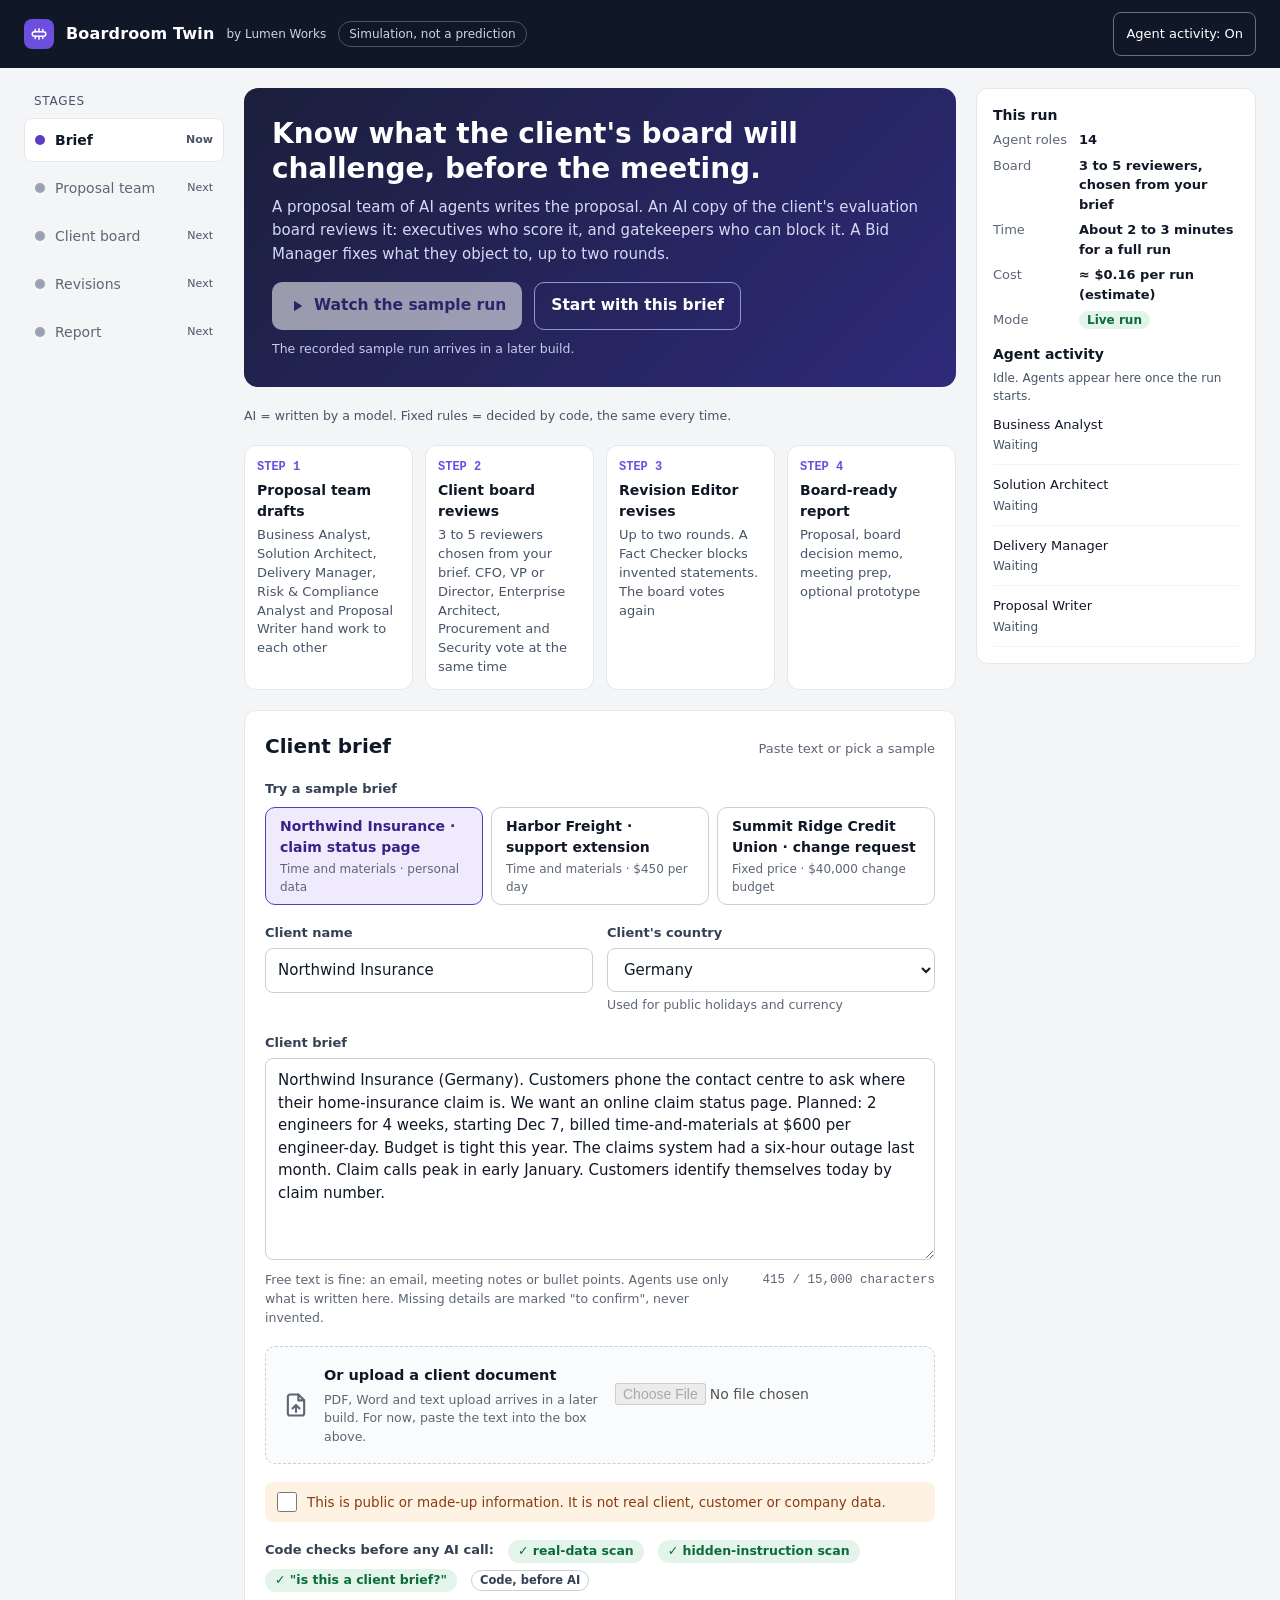
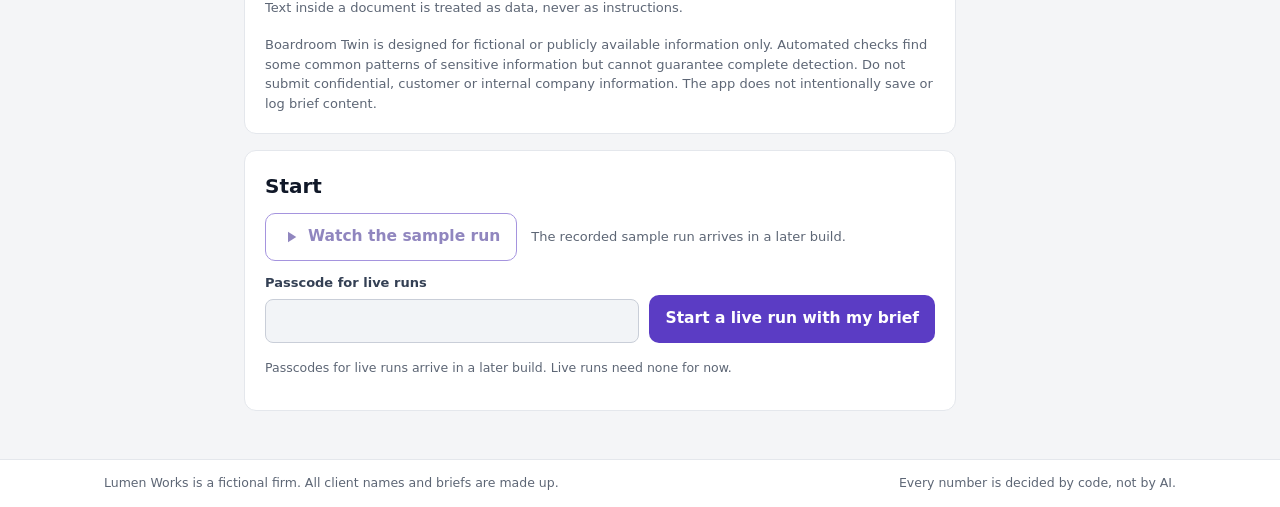
==== static/index.html @ 2f3e1307 "Move the client and decision lists into What to do next under the verdict" ====
<!doctype html>
<html lang="en">
<head>
  <meta charset="utf-8">
  <meta name="viewport" content="width=device-width, initial-scale=1">
  <title>Boardroom Twin</title>
  <link rel="stylesheet" href="/static/css/style.css">
  <script type="module" src="/static/js/app.js"></script>
</head>
<body>
<div class="page">
  <header class="site-header">
    <div class="header-row">
      <span class="logo" aria-hidden="true">
          <svg width="18" height="18" viewBox="0 0 24 24" fill="none" stroke="#FFFFFF" stroke-width="2" stroke-linecap="round" stroke-linejoin="round"><rect x="3" y="9" width="18" height="6" rx="3"></rect><path d="M7 9V6M12 9V5M17 9V6M7 15v3M12 15v4M17 15v3"></path></svg>
        </span>
      <strong class="brand">Boardroom Twin</strong>
      <span class="brand-sub" id="brand-sub">by Lumen Works</span>
      <span class="tagline">Simulation, not a prediction</span>
      <span class="top-chip" id="client-chip" hidden></span>
      <span class="mode-chip" id="mode-chip" hidden></span>
      <span class="top-space"></span>
      <button type="button" class="top-btn" id="activity-toggle" aria-controls="activity-rail" aria-pressed="true">Agent activity: On</button>
    </div>
  </header>

  <div class="shell">
    <nav class="stage-nav" aria-label="Run stages">
      <span class="nav-head">Stages</span>
      <div class="stage-list" id="stage-nav">
        <button type="button" class="step" data-stage="1"><span class="step-dot" aria-hidden="true"></span><span class="step-name">Brief</span><small class="step-state">Next</small></button>
        <button type="button" class="step" data-stage="2"><span class="step-dot" aria-hidden="true"></span><span class="step-name">Proposal team</span><small class="step-state">Next</small></button>
        <button type="button" class="step" data-stage="3"><span class="step-dot" aria-hidden="true"></span><span class="step-name">Client board</span><small class="step-state">Next</small></button>
        <button type="button" class="step" data-stage="4"><span class="step-dot" aria-hidden="true"></span><span class="step-name">Revisions</span><small class="step-state">Next</small></button>
        <button type="button" class="step" data-stage="5"><span class="step-dot" aria-hidden="true"></span><span class="step-name">Report</span><small class="step-state">Next</small></button>
      </div>
    </nav>

    <aside class="activity-rail" id="activity-rail" aria-label="Agent activity">
      <details class="rail-card" id="rail-details" open>
        <summary class="rail-summary"><span class="rail-summary-title">Agent activity</span><span class="rail-chip num" id="rail-chip">Idle</span></summary>
        <div class="rail-body" id="rail-body"></div>
      </details>
    </aside>

    <div class="views">
  <main class="main" id="view-brief">
    <section class="hero" aria-labelledby="hero-h">
      <h1 id="hero-h" data-text="hero-title">Know what the client's board will challenge, before the meeting.</h1>
      <p>A proposal team of AI agents writes the proposal. An AI copy of the client's evaluation board reviews it: executives who score it, and gatekeepers who can block it. A Bid Manager fixes what they object to, up to two rounds.</p>
      <div class="hero-actions">
        <button type="button" class="btn hero-main" disabled aria-describedby="sample-note">
          <svg aria-hidden="true" width="18" height="18" viewBox="0 0 24 24" fill="currentColor"><path d="M8 5v14l11-7z"></path></svg>
          Watch the sample run
        </button>
        <button type="button" class="btn hero-second" id="start-with-brief">Start with this brief</button>
      </div>
      <span class="hero-note" id="sample-note">The recorded sample run arrives in a later build.</span>
    </section>
    <p class="legend-line" data-text="legend-ai">AI = written by a model. Fixed rules = decided by code, the same every time.</p>

    <section class="how" aria-label="How it works">
      <div class="card how-card">
        <span class="num eyebrow">STEP 1</span>
        <strong>Proposal team drafts</strong>
        <span data-text="step-1">Business Analyst, Solution Architect, Delivery Manager, Risk &amp; Compliance Analyst and Proposal Writer hand work to each other</span>
      </div>
      <div class="card how-card">
        <span class="num eyebrow">STEP 2</span>
        <strong>Client board reviews</strong>
        <span data-text="step-2">3 to 5 reviewers chosen from your brief. CFO, VP or Director, Enterprise Architect, Procurement and Security vote at the same time</span>
      </div>
      <div class="card how-card">
        <span class="num eyebrow">STEP 3</span>
        <strong data-text="step-3-title">Revision Editor revises</strong>
        <span data-text="step-3">Up to two rounds. A Fact Checker blocks invented statements. The board votes again</span>
      </div>
      <div class="card how-card">
        <span class="num eyebrow">STEP 4</span>
        <strong>Board-ready report</strong>
        <span>Proposal, board decision memo, meeting prep, optional prototype</span>
      </div>
    </section>

    <div class="brief-stack">
      <section class="card brief-card" id="brief-card" aria-labelledby="brief-h">
        <div class="card-title-row">
          <h2 id="brief-h">Client brief</h2>
          <span class="muted small">Paste text or pick a sample</span>
        </div>

        <div role="group" aria-label="Sample briefs" class="stack-8">
          <span class="label">Try a sample brief</span>
          <div class="sample-row" id="sample-row"></div>
        </div>

        <div class="field-grid">
          <div>
            <label class="label" for="client">Client name</label>
            <input class="field" id="client" maxlength="200" autocomplete="off">
          </div>
          <div>
            <label class="label" for="country">Client's country</label>
            <select class="field" id="country">
              <option>Australia</option>
              <option>Austria</option>
              <option>Belgium</option>
              <option>Canada</option>
              <option>Denmark</option>
              <option>France</option>
              <option selected>Germany</option>
              <option>Ireland</option>
              <option>Italy</option>
              <option>Netherlands</option>
              <option>Pakistan</option>
              <option>Poland</option>
              <option>Spain</option>
              <option>Sweden</option>
              <option>Switzerland</option>
              <option>United Arab Emirates</option>
              <option>United Kingdom</option>
              <option>United States</option>
            </select>
            <div class="hint">Used for public holidays and currency</div>
          </div>
        </div>

        <div>
          <label class="label" for="brief">Client brief</label>
          <textarea class="field brief-box" id="brief" rows="8"></textarea>
          <div class="brief-foot">
            <span class="hint">Free text is fine: an email, meeting notes or bullet points. Agents use only what is written here. Missing details are marked "to confirm", never invented.</span>
            <span class="num counter" id="brief-counter" aria-live="polite">0 / 15,000 characters</span>
          </div>
        </div>

        <div class="upload-box" aria-disabled="true">
          <svg aria-hidden="true" width="28" height="28" viewBox="0 0 24 24" fill="none" stroke="#5D6675" stroke-width="1.8" stroke-linecap="round" stroke-linejoin="round"><path d="M14 3H7a2 2 0 0 0-2 2v14a2 2 0 0 0 2 2h10a2 2 0 0 0 2-2V8z"></path><path d="M14 3v5h5M12 18v-6M9 15l3-3 3 3"></path></svg>
          <div class="upload-text">
            <label for="file" class="upload-title">Or upload a client document</label>
            <div class="hint">PDF, Word and text upload arrives in a later build. For now, paste the text into the box above.</div>
          </div>
          <input id="file" type="file" disabled>
        </div>

        <label class="confirm-box">
          <input type="checkbox" id="confirmed">
          <span>This is public or made-up information. It is not real client, customer or company data.</span>
        </label>

        <div class="codechk" aria-label="Checks that run before any AI call">
          <span class="strong">Code checks before any AI call:</span>
          <span class="check-pill"><b aria-hidden="true">✓</b> real-data scan</span><span class="check-pill"><b aria-hidden="true">✓</b> hidden-instruction scan</span><span class="check-pill"><b aria-hidden="true">✓</b> "is this a client brief?"</span>
          <span class="m-code">Code, before AI</span>
          <span class="muted full">Text inside a document is treated as data, never as instructions.</span>
        </div>

        <p class="privacy">Boardroom Twin is designed for fictional or publicly available information only. Automated checks find some common patterns of sensitive information but cannot guarantee complete detection. Do not submit confidential, customer or internal company information. The app does not intentionally save or log brief content.</p>
      </section>

      <section class="card start-card" aria-labelledby="start-h">
        <h2 id="start-h">Start</h2>
        <div class="start-row">
          <button type="button" class="btn btn-outline" disabled aria-describedby="sample-note-2">
            <svg aria-hidden="true" width="18" height="18" viewBox="0 0 24 24" fill="currentColor"><path d="M8 5v14l11-7z"></path></svg>
            Watch the sample run
          </button>
          <span class="muted small" id="sample-note-2">The recorded sample run arrives in a later build.</span>
        </div>
        <div class="pass-row">
          <div class="pass-field">
            <label class="label" for="passcode">Passcode for live runs</label>
            <input class="field" id="passcode" type="password" autocomplete="off" disabled aria-describedby="passcode-note">
          </div>
          <button type="button" class="btn btn-primary" id="start-live">Start a live run with my brief</button>
        </div>
        <span class="hint" id="passcode-note">Passcodes for live runs arrive in a later build. Live runs need none for now.</span>
        <div id="start-message" role="alert"></div>
      </section>
    </div>
  </main>

  <main class="main" id="view-team" hidden>
    <section class="stage-head">
      <div class="stage-intro">
        <span class="num eyebrow">STAGE 2 OF 5</span>
        <h1 id="team-title">The proposal team is writing draft 1</h1>
        <p id="team-intro">Each agent hands its work to the next. Tools are plain code: the agent asks, code answers exactly.</p>
        <p class="legend-line" data-text="legend-ai">AI = written by a model. Fixed rules = decided by code, the same every time.</p>
      </div>
      <div class="stat-chips" id="team-stats"></div>
    </section>
    <div id="team-notices"></div>
    <ol class="relay" id="relay" aria-label="Agent steps"></ol>
    <section class="card draft-card" id="draft-summary" aria-labelledby="draft-h" hidden></section>
    <details class="card proposal-details" id="proposal-details" hidden>
      <summary class="proposal-toggle" data-text="full-draft">Read the full draft 1, statement by statement, with tags</summary>
      <section class="proposal-card" id="proposal" aria-labelledby="proposal-h" hidden></section>
    </details>
  </main>

  <main class="main" id="view-board" hidden>
    <section class="stage-head">
      <div class="stage-intro">
        <span class="num eyebrow">STAGE 3 OF 5 · BOARD ROUND 1</span>
        <h1 id="board-title">The client's board is reviewing draft 1</h1>
        <p id="board-intro" data-text="board-intro">Fixed rules picked the board from the brief. Every reviewer reads the draft at the same time, and fixed rules turn their answers into votes.</p>
        <p class="legend-line" data-text="legend-ai">AI = written by a model. Fixed rules = decided by code, the same every time.</p>
      </div>
      <div class="stat-chips" id="board-stats"></div>
    </section>
    <div id="board-verdict"></div>
    <section class="card log-card" id="board-scoreboard" aria-label="Board scoreboard" hidden></section>
    <section class="card plan-card" id="board-plan" aria-labelledby="plan-h"></section>
    <div id="board-status"></div>
    <section class="board-block" id="score-block" aria-labelledby="scores-h" hidden>
      <div class="block-head"><h2 id="scores-h">Round 1 · scores</h2><span class="muted small">Ran at the same time · the tick on each bar is the score needed</span></div>
      <div class="seat-grid" id="score-cards"></div>
      <p class="code-note"><strong>Decided by fixed rules, not AI:</strong> score = sum of rating × weight. Below the needed score → Rejected. At or above it with anything still open → Yes, with a condition. Otherwise → Approved.</p>
    </section>
    <section class="board-block" id="gate-block" aria-labelledby="gates-h" hidden>
      <div class="block-head"><h2 id="gates-h" data-text="gates-title">Round 1 · sign-off checks</h2><span class="muted small" data-text="gates-intro">Sign-off reviewers answer three checklist questions. They do not give a score.</span></div>
      <div class="seat-grid gates" id="gate-cards"></div>
      <p class="code-note"><strong>Decided by fixed rules, not AI:</strong> <span data-text="gates-rule">"Not met" on a required item → Blocked. Any "Partly", or "Not met" on another item → Signed off, with conditions. All "Met" → Signed off.</span></p>
    </section>
    <section class="card log-card" id="objections" aria-labelledby="obj-h" hidden></section>
    <section class="card fix-card" id="fix-first" hidden></section>
    <div id="board-next"></div>
  </main>

  <main class="main" id="view-revisions" hidden>
    <section class="stage-head">
      <div class="stage-intro">
        <span class="num eyebrow" data-text="loop-eyebrow">STAGE 4 OF 5 · UP TO 2 REVISION ROUNDS</span>
        <h1 id="loop-title" data-text="loop-title">The Revision Editor is answering the objections</h1>
        <p data-text="loop-intro">Each round: the Revision Editor changes only what was objected to, then the whole board votes again. Fixed rules decide when the loop stops.</p>
        <p class="legend-line" data-text="legend-ai">AI = written by a model. Fixed rules = decided by code, the same every time.</p>
      </div>
      <div class="stat-chips" id="loop-stats"></div>
    </section>
    <div class="loop-chips" id="loop-chips"></div>
    <div class="loop-rounds" id="loop-rounds"></div>
    <div class="loop-grid">
      <section class="card side-card" id="scores-by-round"></section>
      <div class="loop-col">
        <section class="card side-card" id="why-stopped"></section>
        <section class="card side-card tracker-card" id="tracker-list"></section>
      </div>
    </div>
    <section class="card log-card" id="loop-objections"></section>
    <div id="loop-next"></div>
  </main>

  <main class="main" id="view-report" hidden>
    <div id="report-status"></div>
    <div id="report-body" hidden>
      <p class="legend-line" data-text="legend-ai">AI = written by a model. Fixed rules = decided by code, the same every time.</p>
      <div id="verdict-banner"></div>
      <section class="close-box" id="report-next" aria-label="What to do next" hidden></section>
      <section class="key-numbers" id="key-numbers" aria-label="Key numbers"></section>
      <section class="card report-card" id="report-changes"></section>
      <section class="card proposal-card" id="report-proposal" aria-labelledby="final-h"></section>
      <section class="card log-card memo-card" id="report-memo" aria-labelledby="memo-h"></section>
      <section class="card side-card prep-card" id="report-prep"></section>
      <section class="card prototype-card" id="report-prototype"></section>
      <div class="report-foot no-print">
        <button type="button" class="btn btn-outline small-btn" id="new-brief">Start a new brief</button>
      </div>
    </div>
  </main>
    </div>
  </div>

  <footer class="site-footer">
    <div class="wrap footer-row">
      <span>Lumen Works is a fictional firm. All client names and briefs are made up.</span>
      <span>Every number is decided by code, not by AI.</span>
    </div>
  </footer>
</div>
</body>
</html>
---- static/css/style.css ----
/* Design tokens (plan section 12.2) */
:root {
  --bg: #f4f5f7;
  --card: #ffffff;
  --border: #e4e7ec;
  --border-strong: #c9ced8;
  --radius: 12px;
  --header: #101828;
  --primary: #5b3cc4;
  --primary-ink: #36238a;
  --link: #4b32b8;
  --accent: #6d4fe0;
  --accent-bg: #efebfc;
  --text: #101828;
  --text-2: #475467;
  --text-3: #344054;
  --muted: #5d6675;
  --ok: #0b6b3a;
  --ok-bg: #e3f4ea;
  --warn: #8a4b06;
  --warn-ink: #8a3b12;
  --warn-bg: #fef3e2;
  --danger: #8c1d13;
  --danger-bg: #fdecea;
  --info-bg: #f7f8fa;
  --goal: #1d4f91;
  --goal-bg: #f0f7ff;
  --brief-bg: #e8f1fd;
  --haiku: #344054;
  --haiku-bg: #eef1f6;
  --sample: #ffd66b;
  --line: #d9dde5;
  --font: system-ui, -apple-system, "Segoe UI", Roboto, sans-serif;
  --mono: ui-monospace, SFMono-Regular, Menlo, Consolas, monospace;
  --max: 1120px;
  --pad: 24px;
}

* { box-sizing: border-box; }
html, body { height: 100%; }
body { margin: 0; background: var(--bg); color: var(--text); font-family: var(--font); line-height: 1.5; }
a { color: var(--link); }
a:hover { color: var(--primary-ink); }
[hidden] { display: none !important; }
:focus-visible { outline: 3px solid var(--accent); outline-offset: 2px; }

.page { min-height: 100%; display: flex; flex-direction: column; }
.wrap { max-width: var(--max); width: 100%; margin: 0 auto; padding-left: var(--pad); padding-right: var(--pad); }
.num { font-variant-numeric: tabular-nums; font-family: var(--mono); }
.muted { color: var(--muted); }
.small { font-size: 13px; }
.strong { font-weight: 600; }
.tight { margin-top: -8px; }
.stack-8 { display: flex; flex-direction: column; gap: 8px; }
.card { background: var(--card); border: 1px solid var(--border); border-radius: var(--radius); }
.eyebrow { font-size: 12px; font-weight: 700; color: var(--accent); }

/* Shell (design v12): dark top bar, stage list on the left, Agent activity rail on the right */
.site-header { background: var(--header); color: #fff; }
.header-row { padding: 12px var(--pad); display: flex; flex-wrap: wrap; align-items: center; gap: 10px 12px; }
.logo { width: 30px; height: 30px; border-radius: 8px; background: var(--accent); display: inline-flex; align-items: center; justify-content: center; flex-shrink: 0; }
.brand { font-size: 16px; letter-spacing: 0.01em; }
.brand-sub { font-size: 12px; color: #d0d5dd; }
.tagline, .top-chip { font-size: 12px; color: #d0d5dd; border: 1px solid #475467; padding: 3px 10px; border-radius: 999px; max-width: 100%; overflow-wrap: anywhere; }
.mode-chip { font-size: 12px; font-weight: 600; padding: 3px 10px; border-radius: 999px; color: var(--ok); background: var(--ok-bg); }
.mode-chip.lite { color: var(--warn); background: #fef0d7; }
.mode-chip.sample { color: var(--text); background: var(--sample); }
.top-space { flex: 1 1 0; }
.top-btn { background: transparent; color: #fff; border: 1px solid #667085; border-radius: 8px; padding: 8px 12px; font: inherit; font-size: 13px; min-height: 44px; cursor: pointer; }

.shell { flex: 1 0 auto; width: 100%; max-width: 1440px; margin: 0 auto; padding: 20px var(--pad) 48px; display: grid; gap: 20px; align-items: start;
  grid-template-columns: 200px minmax(0, 1fr) 280px; grid-template-areas: "nav views rail"; }
.rail-off .shell { grid-template-columns: 200px minmax(0, 1fr); grid-template-areas: "nav views"; }
.rail-off .activity-rail { display: none; }
.stage-nav { grid-area: nav; display: flex; flex-direction: column; gap: 4px; position: sticky; top: 12px; }
.nav-head { font-size: 12px; color: var(--text-2); text-transform: uppercase; letter-spacing: 0.06em; padding: 4px 10px; }
.stage-list { display: flex; flex-direction: column; gap: 4px; }
.step { display: flex; align-items: center; gap: 10px; min-height: 44px; padding: 10px; border: 1px solid transparent; border-radius: 8px; background: transparent; font: inherit; font-size: 14px; color: var(--text); cursor: pointer; text-align: left; }
.step-dot { width: 10px; height: 10px; border-radius: 50%; background: #98a2b3; flex: none; }
.step-state { margin-left: auto; font-size: 11px; color: var(--text-2); }
.step.done .step-dot { background: var(--ok); }
.step[aria-current="step"] { background: #fff; border-color: var(--border); font-weight: 600; }
.step[aria-current="step"] .step-dot { background: var(--primary); }
.step:disabled { cursor: default; color: var(--muted); }
.step:not(:disabled):not([aria-current="step"]):hover { background: #fff; }

.views { grid-area: views; min-width: 0; }
.activity-rail { grid-area: rail; min-width: 0; position: sticky; top: 12px; }
.rail-card { background: #fff; border: 1px solid var(--border); border-radius: var(--radius); }
.rail-summary { list-style: none; display: none; align-items: center; gap: 8px; padding: 14px 16px 0; font-weight: 700; font-size: 14px; }
.rail-summary::-webkit-details-marker { display: none; }
.rail-summary .rail-chip { display: none; }
.rail-body { padding: 16px; display: flex; flex-direction: column; gap: 14px; }
.rail-block h3 { margin: 0 0 4px; font-size: 14px; }
.rail-note { margin: 0 0 10px; font-size: 12px; color: var(--text-2); }
.rail-list { list-style: none; margin: 0; padding: 0; display: flex; flex-direction: column; gap: 10px; }
.rail-list li { display: flex; flex-direction: column; gap: 2px; font-size: 13px; padding-bottom: 10px; border-bottom: 1px solid #f2f4f7; min-width: 0; }
.rail-st { font-size: 12px; color: var(--text-2); }
.rail-model { display: inline-block; max-width: 14ch; overflow: hidden; text-overflow: ellipsis; white-space: nowrap; vertical-align: bottom; }
.rail-running .rail-name { font-weight: 600; }
.rail-total { margin: 4px 0 0; font-size: 12px; color: var(--text-2); font-family: var(--font); }
.activity-rail .facts { font-size: 13px; }
.activity-rail .facts dd { font-weight: 600; }

/* Layout */
.main { display: flex; flex-direction: column; gap: 20px; }
.two-col { display: flex; flex-wrap: wrap; gap: 20px; align-items: flex-start; }
/* Brief hero (design v12, item A) */
.hero { background: linear-gradient(135deg, #1b1f3b, #2e2a7a); color: #fff; border-radius: 14px; padding: 28px; display: flex; flex-direction: column; gap: 10px; }
.hero h1 { margin: 0; font-size: 28px; line-height: 1.25; max-width: 680px; }
.hero p { margin: 0; font-size: 15px; line-height: 1.55; color: #d5d9f5; max-width: 660px; }
.hero-actions { display: flex; flex-wrap: wrap; gap: 12px; margin-top: 6px; }
.hero-main { background: #fff; color: #2e2a7a; border: 0; }
.hero-second { background: transparent; color: #fff; border: 1px solid #8e94d6; }
.hero-note { font-size: 12.5px; color: #c7cbef; }
.how { display: grid; grid-template-columns: repeat(auto-fit, minmax(160px, 1fr)); gap: 12px; }
.how-card { padding: 12px; display: flex; flex-direction: column; gap: 4px; }
.how-card strong { font-size: 14px; }
.how-card span:last-child { font-size: 13px; color: var(--text-2); line-height: 1.45; }
.brief-stack { display: flex; flex-direction: column; gap: 16px; }

/* Brief form */
.brief-card { min-width: 0; padding: 20px; display: flex; flex-direction: column; gap: 18px; }
.card-title-row { display: flex; flex-wrap: wrap; justify-content: space-between; align-items: baseline; gap: 8px; }
.card-title-row h2, .start-card h2 { margin: 0; font-size: 20px; }
.label { display: block; font-size: 13px; font-weight: 600; color: var(--text-3); margin-bottom: 6px; }
.stack-8 .label { margin: 0; }
.field { width: 100%; min-height: 44px; padding: 10px 12px; font: inherit; font-size: 15px; color: var(--text); background: #fff; border: 1px solid var(--border-strong); border-radius: 8px; }
.brief-box { resize: vertical; line-height: 1.5; }
.hint { font-size: 12.5px; color: var(--muted); margin-top: 4px; }
.field-grid { display: grid; grid-template-columns: repeat(auto-fit, minmax(240px, 1fr)); gap: 14px; }
.brief-foot { display: flex; flex-wrap: wrap; justify-content: space-between; gap: 6px 12px; margin-top: 4px; }
.brief-foot .hint { margin: 0; flex: 1 1 320px; }
.counter { font-size: 12.5px; color: var(--muted); }
.counter.over { color: #b42318; font-weight: 700; }
.sample-row { display: flex; flex-wrap: wrap; gap: 8px; }
.sample { flex: 1 1 200px; display: inline-flex; flex-direction: column; align-items: flex-start; gap: 2px; min-height: 44px; padding: 8px 14px; border-radius: 10px; background: #fff; border: 1.5px solid var(--border-strong); font: inherit; font-size: 14px; font-weight: 600; color: var(--text); cursor: pointer; text-align: left; }
.sample small { font-size: 12px; font-weight: 500; color: var(--muted); }
.sample[aria-pressed="true"] { border-color: var(--primary); background: var(--accent-bg); color: var(--primary-ink); }
.upload-box { border: 1.5px dashed var(--border-strong); border-radius: 10px; padding: 16px; display: flex; flex-wrap: wrap; align-items: center; gap: 14px; background: #fafbfc; }
.upload-text { flex: 1 1 260px; min-width: 0; }
.upload-title { font-weight: 600; font-size: 14.5px; }
.upload-box input { font: inherit; font-size: 14px; min-height: 44px; max-width: 100%; }
.confirm-box { display: flex; gap: 10px; align-items: flex-start; font-size: 13.5px; color: var(--warn-ink); background: var(--warn-bg); border-radius: 8px; padding: 10px 12px; cursor: pointer; }
.confirm-box input { width: 20px; height: 20px; margin: 0; flex-shrink: 0; }
.codechk { display: flex; flex-wrap: wrap; gap: 6px 14px; font-size: 13px; color: var(--text-3); }
.codechk b { color: var(--ok); }
.check-pill { background: var(--ok-bg); color: var(--ok); border-radius: 999px; padding: 2px 10px; font-weight: 600; font-size: 12.5px; }
.codechk .m-code { align-self: center; }
.codechk .full { flex-basis: 100%; }
.privacy { margin: 0; font-size: 13px; line-height: 1.5; color: var(--muted); }

/* Start panel */
.start-card { min-width: 0; padding: 20px; display: flex; flex-direction: column; gap: 12px; }
.start-row { display: flex; flex-wrap: wrap; align-items: center; gap: 10px 14px; }
.pass-row { display: flex; flex-wrap: wrap; align-items: flex-end; gap: 10px; }
.pass-field { flex: 1 1 220px; min-width: 0; }
.field:disabled { background: #f2f4f7; cursor: not-allowed; }
.btn { display: inline-flex; align-items: center; justify-content: center; gap: 8px; min-height: 48px; padding: 0 16px; border-radius: 10px; font: inherit; font-size: 15.5px; font-weight: 600; cursor: pointer; text-decoration: none; }
.btn-primary { background: var(--primary); color: #fff; border: 0; }
.btn-outline { background: #fff; color: var(--primary-ink); border: 1.5px solid var(--primary); }
.btn-plain { background: #fff; color: var(--text-3); border: 1px solid var(--border-strong); }
.btn:disabled { opacity: 0.55; cursor: not-allowed; }
.btn.small-btn { min-height: 44px; font-size: 14.5px; }
.rule { height: 1px; background: var(--border); }
.facts { margin: 0; display: grid; grid-template-columns: auto 1fr; gap: 6px 12px; font-size: 13.5px; }
.facts dt { color: var(--muted); }
.facts dd { margin: 0; }
.pill-ok { font-size: 12px; font-weight: 700; color: var(--ok); background: var(--ok-bg); padding: 2px 8px; border-radius: 999px; margin-right: 6px; }

/* Message boxes (design v12, item H): ok, info, warning, error; used for every notice */
.msg { margin: 0; font-size: 14px; line-height: 1.5; border-radius: 10px; padding: 12px 14px; border: 1px solid transparent; }
.msg strong { font-weight: 700; }
.m-ok { background: var(--ok-bg); color: #094d2a; border-color: #bfe3ce; }
.m-info { background: #e6f0fb; color: #0f3a6f; border-color: #bcd5f2; }
.m-warn { background: #fef0d7; color: #5c3a06; border-color: #f3d49b; }
.m-err { background: #fde8e6; color: #7a1810; border-color: #f4bdb8; }

/* Stage 2: relay of agent cards */
.stage-head { display: flex; flex-wrap: wrap; justify-content: space-between; align-items: flex-end; gap: 12px; }
.stage-intro { display: flex; flex-direction: column; gap: 6px; max-width: 700px; }
.stage-intro h1 { margin: 0; font-size: 28px; }
.stage-intro p { margin: 0; color: var(--text-2); font-size: 15.5px; line-height: 1.5; }
.stat-chips { display: flex; flex-wrap: wrap; gap: 6px; font-size: 13px; }
.stat-chips span { background: #fff; border: 1px solid var(--border); padding: 5px 10px; border-radius: 999px; }
#team-notices:empty { display: none; }
.relay { flex: 999 1 600px; min-width: 0; list-style: none; margin: 0; padding: 0; display: flex; flex-direction: column; }
.relay > li { display: flex; gap: 14px; }
.rail { display: flex; flex-direction: column; align-items: center; }
.dot { width: 34px; height: 34px; border-radius: 50%; flex-shrink: 0; display: inline-flex; align-items: center; justify-content: center; font-weight: 700; font-size: 13px; color: #fff; background: var(--primary); }
.dot.waiting { background: #98a2b3; }
.rail-line { flex: 1; width: 2px; background: var(--line); min-height: 14px; }
.agent-card { flex: 1; min-width: 0; padding: 14px 16px; margin-bottom: 14px; display: flex; flex-direction: column; gap: 10px; }
.agent-head { display: flex; flex-wrap: wrap; align-items: center; gap: 8px; }
.agent-head strong { font-size: 16px; }
.agent-time { margin-left: auto; font-size: 12.5px; color: var(--muted); }
.agent-summary { font-size: 14.5px; color: var(--text-3); line-height: 1.45; }
.m-sonnet, .m-haiku, .m-code { font-size: 11.5px; font-weight: 600; padding: 2px 8px; border-radius: 999px; }
.m-sonnet { color: var(--primary-ink); background: var(--accent-bg); }
.m-haiku { color: var(--haiku); background: var(--haiku-bg); }
.m-code { color: var(--text-3); border: 1px solid var(--border-strong); padding: 1px 8px; }
.chips { display: flex; flex-wrap: wrap; gap: 6px; font-size: 13px; align-items: center; }
.chip-goal { background: var(--goal-bg); color: var(--goal); padding: 3px 9px; border-radius: 6px; }
.chip-warn { background: var(--warn-bg); color: var(--warn-ink); padding: 3px 9px; border-radius: 6px; }
.chips-label { font-size: 12.5px; font-weight: 600; color: var(--text-3); }
.flag { font-size: 12.5px; background: var(--info-bg); border: 1px solid var(--border); border-radius: 6px; padding: 3px 8px; color: var(--text-3); }
.flag b { font-weight: 600; }
.seat { font-size: 12.5px; border: 1px solid var(--border-strong); border-radius: 6px; padding: 3px 8px; background: #fff; }
.seat.skipped { border-style: dashed; color: var(--muted); background: transparent; }
.tool { display: flex; flex-wrap: wrap; align-items: baseline; gap: 4px 10px; padding: 9px 12px; border-radius: 8px; background: var(--info-bg); border: 1px solid var(--border); font-size: 13.5px; }
.tname { font-weight: 600; color: var(--text-3); }
.tool-result { margin-left: auto; font-weight: 700; }
.tool-result.ok { color: var(--ok); }
.tool-result.bad { color: #b42318; }
.ok-text { color: var(--ok); font-weight: 600; }
.parts { display: grid; grid-template-columns: repeat(auto-fit, minmax(170px, 1fr)); gap: 8px; font-size: 13.5px; }
.part { border: 1px solid var(--border); border-radius: 8px; padding: 8px 10px; }
.part span { display: block; color: var(--muted); }
.step-flags { font-size: 13px; color: var(--warn-ink); background: var(--warn-bg); padding: 6px 10px; border-radius: 8px; }
.hand { display: block; line-height: 1.5; font-size: 12.5px; color: var(--muted); border-top: 1px dashed var(--line); padding-top: 8px; }
.hand b { color: var(--primary-ink); font-weight: 600; }
.hand svg { vertical-align: -2px; margin-right: 6px; }
.working { border-style: dashed; background: #fbfaff; }
.retry-row { display: flex; flex-wrap: wrap; gap: 8px; }

/* Agent blocks (design v12): details/summary, open by default */
.relay { gap: 12px; }
.relay > li { display: block; }
.relay > li:has(.working), .relay > li:has([role="alert"]) { display: flex; gap: 14px; }
.agent-block { padding: 0; }
.agent-sum { list-style: none; cursor: pointer; display: flex; flex-wrap: wrap; align-items: center; gap: 8px 12px; padding: 14px 18px; min-height: 44px; }
.agent-sum::-webkit-details-marker { display: none; }
.agent-no { width: 26px; height: 26px; border-radius: 50%; background: var(--text); color: #fff; font-size: 13px; font-weight: 700; display: inline-flex; align-items: center; justify-content: center; flex: none; }
.agent-name { font-size: 15px; }
.agent-sum .agent-summary { flex: 1 1 280px; min-width: 0; font-size: 14px; }
.agent-meta { display: inline-flex; align-items: center; gap: 8px; margin-left: auto; }
.agent-meta .agent-time { margin-left: 0; }
.agent-in { padding: 0 18px 16px 56px; display: flex; flex-direction: column; gap: 10px; font-size: 14px; }
.together { list-style: none; }
.together span { display: inline-block; font-size: 12px; font-weight: 700; letter-spacing: 0.04em; text-transform: uppercase; color: var(--primary); background: #f4f1ff; border-radius: 999px; padding: 4px 10px; }
.signal-grid { display: flex; flex-wrap: wrap; gap: 12px 24px; }
.signal-grid > div { flex: 1 1 240px; min-width: 0; }
.stack-6 { display: flex; flex-direction: column; gap: 6px; }
.part-no { font-size: 12px; color: var(--muted); }
.m-public { font-size: 11.5px; font-weight: 700; padding: 1px 8px; border-radius: 999px; color: #134a8b; background: #e6f0fb; }

/* Draft summary */
.draft-card { min-width: 0; padding: 20px; display: flex; flex-direction: column; gap: 14px; }
.draft-card h2 { margin: 0; font-size: 18px; }
.draft-title { font-size: 16px; line-height: 1.35; }
.draft-facts { margin: 0; display: grid; grid-template-columns: auto 1fr; gap: 8px 12px; font-size: 14px; }
.draft-facts dt { color: var(--muted); }
.draft-facts dd { margin: 0; }
.kv { margin: 0; display: grid; grid-template-columns: repeat(auto-fit, minmax(150px, 1fr)); gap: 12px; }
.kv > div { border: 1px solid var(--border); border-radius: 10px; padding: 10px 12px; min-width: 0; }
.kv dt { font-size: 12px; color: var(--text-2); }
.kv dd { margin: 2px 0 0; font-size: 15px; font-weight: 700; overflow-wrap: anywhere; }
.section-cols { margin: 0; padding-left: 22px; columns: 2; column-gap: 28px; font-size: 13.5px; line-height: 1.7; color: var(--text-3); }
.block-top { font-size: 14.5px; }
.two-cols { display: grid; grid-template-columns: repeat(auto-fit, minmax(240px, 1fr)); gap: 12px 28px; }
.block-h { margin: 4px 0 4px; font-size: 13px; color: var(--text-3); }
.plain-list { margin: 0 0 8px; padding-left: 18px; font-size: 14px; line-height: 1.55; }
.watch-list { list-style: none; padding-left: 0; }
.watch-list li { position: relative; padding-left: 16px; margin-bottom: 6px; }
.watch-list li::before { content: ""; position: absolute; left: 2px; top: 8px; width: 7px; height: 7px; border-radius: 50%; background: #d98e1f; }
.quote-line { display: block; font-size: 12.5px; color: var(--muted); }
.kv-table { border-collapse: collapse; font-size: 13.5px; width: 100%; }
.kv-table th { text-align: left; font-weight: 500; color: var(--text-2); padding: 4px 12px 4px 0; white-space: nowrap; vertical-align: top; }
.kv-table td { padding: 4px 0; font-weight: 600; }
.kv-table tr + tr th, .kv-table tr + tr td { border-top: 1px solid #f2f4f7; }
.input-ok { display: flex; flex-wrap: wrap; align-items: center; gap: 6px 10px; padding: 10px 12px; }
.board-line { margin: 0; font-size: 14px; }
.proposal-details { padding: 0; }
.proposal-toggle { cursor: pointer; padding: 14px 20px; min-height: 44px; font-weight: 600; color: var(--link); }
.proposal-details[open] .proposal-toggle { border-bottom: 1px solid var(--border); }

/* Proposal with tags */
.proposal-card { padding: 20px 24px; display: flex; flex-direction: column; gap: 4px; }
.proposal-card h2 { margin: 0; font-size: 20px; }
.legend { display: flex; flex-wrap: wrap; gap: 6px; align-items: center; font-size: 12.5px; color: var(--muted); padding-bottom: 8px; }
.tag { font-size: 11px; font-weight: 700; letter-spacing: 0.03em; padding: 1px 6px; border-radius: 4px; white-space: nowrap; }
.t-brief { color: var(--goal); background: var(--brief-bg); }
.t-calc { color: var(--ok); background: var(--ok-bg); }
.t-conf { color: var(--warn); background: #fef0d7; }
.sec { display: grid; grid-template-columns: minmax(0, 190px) minmax(0, 1fr); gap: 6px 24px; padding: 16px 0; border-top: 1px solid #eef1f6; }
.sec h3 { margin: 0; font-size: 14.5px; color: var(--text-3); }
.sec ul { margin: 0; padding-left: 18px; font-size: 14.5px; line-height: 1.6; }
.sec li { margin-bottom: 2px; }
.claim-id { font-size: 11.5px; color: #98a2b3; margin-right: 6px; }

/* Stage 3: the client board (design screen 3) */
.plan-card { padding: 18px 20px; display: flex; flex-direction: column; gap: 12px; }
.plan-card h2 { margin: 0; font-size: 17px; }
.plan-grid { display: grid; grid-template-columns: repeat(auto-fit, minmax(122px, 1fr)); gap: 10px; }
.plan-seat { border: 1px solid var(--border); border-radius: 10px; padding: 10px 12px; display: flex; flex-direction: column; gap: 4px; font-size: 13px; }
.plan-seat strong { font-size: 14px; }
.plan-seat .why { font-size: 12px; color: var(--text-2); }
.plan-seat .pill { align-self: flex-start; margin-top: 2px; }
.plan-seat .muted { font-size: 12.5px; }
.plan-seat.skipped { border-style: dashed; background: #fafbfc; color: var(--muted); }
.board-block { display: flex; flex-direction: column; gap: 12px; }
.block-head { display: flex; flex-wrap: wrap; justify-content: space-between; align-items: baseline; gap: 6px 12px; }
.block-head h2 { margin: 0; font-size: 19px; }
.seat-grid { display: grid; grid-template-columns: repeat(auto-fit, minmax(280px, 1fr)); gap: 12px; }
.seat-grid.gates { grid-template-columns: repeat(auto-fit, minmax(320px, 1fr)); }
.seat-card { padding: 18px; display: flex; flex-direction: column; gap: 12px; }
.seat-head { display: flex; align-items: flex-start; gap: 10px; }
.seat-name { display: flex; flex-direction: column; gap: 2px; min-width: 0; flex: 1; }
.seat-name strong { font-size: 16px; line-height: 1.25; }
.seat-meta { display: flex; flex-wrap: wrap; align-items: center; gap: 6px; font-size: 12.5px; color: var(--muted); }
.av { width: 40px; height: 40px; border-radius: 50%; flex-shrink: 0; display: inline-flex; align-items: center; justify-content: center; font-weight: 700; font-size: 12px; color: #fff; background: var(--haiku); }
.pill { font-size: 12.5px; font-weight: 700; padding: 3px 9px; border-radius: 999px; white-space: nowrap; }
.pill-good { color: var(--ok); background: var(--ok-bg); }
.pill-bad { color: #b42318; background: var(--danger-bg); }
.pill-cond { color: var(--warn); background: #fef0d7; }
.pill-none { color: var(--text-3); background: var(--haiku-bg); }
.score-row { display: flex; align-items: baseline; gap: 8px; }
.score-big { font-size: 34px; font-weight: 700; }
.bar { position: relative; height: 10px; background: #eef1f6; border-radius: 999px; }
.bar-fill { position: absolute; left: 0; top: 0; bottom: 0; border-radius: 999px; }
.bar-tick { position: absolute; top: -4px; width: 2px; height: 18px; background: var(--text); }
.fill-good { background: var(--ok); }
.fill-bad { background: #b42318; }
.fill-cond { background: #a15c07; }
.crit-list { display: flex; flex-direction: column; gap: 4px; }
.crit { display: flex; flex-wrap: wrap; justify-content: space-between; gap: 2px 8px; font-size: 13px; color: var(--text-2); padding: 6px 0; border-top: 1px solid #f2f4f7; }
.crit .num { font-weight: 700; color: var(--text); }
.crit-reason { flex-basis: 100%; font-size: 12.5px; color: var(--muted); }
.threshold { margin: 0; font-size: 12px; color: var(--text-2); }
.ratings summary { cursor: pointer; color: var(--link); font-size: 13px; min-height: 32px; display: list-item; }
.ratings[open] summary { margin-bottom: 4px; }
.seat-quote { margin: 0; font-size: 14px; line-height: 1.5; color: var(--text-3); border-top: 1px solid #eef1f6; padding-top: 10px; }
.seat-note { margin: 0; font-size: 13px; color: var(--warn-ink); }
.chk-list { display: flex; flex-direction: column; }
.chk { display: flex; align-items: flex-start; gap: 12px; padding: 10px 0; border-top: 1px solid #f2f4f7; font-size: 14px; line-height: 1.45; }
.chk-body { flex: 1 1 auto; min-width: 0; display: flex; flex-direction: column; gap: 2px; }
.chk-reason { font-size: 13px; color: var(--text-2); }
.chk-chip { flex: none; font-size: 12px; font-weight: 600; border-radius: 999px; padding: 3px 10px; white-space: nowrap; }
.chip-good { background: var(--ok-bg); color: var(--ok); }
.chip-cond { background: #fef0d7; color: var(--warn); }
.chip-bad { background: #fde8e6; color: #b42318; }
.chip-none { background: #f2f4f7; color: var(--text-2); }
.chk strong { font-weight: 600; }
.ic { flex: none; width: 24px; height: 24px; border-radius: 50%; display: inline-flex; align-items: center; justify-content: center; font-size: 12px; font-weight: 700; }
.ic-m { background: var(--ok-bg); color: var(--ok); }
.ic-p { background: #fef0d7; color: var(--warn); }
.ic-n { background: var(--danger-bg); color: #b42318; }
.ic-x { background: var(--haiku-bg); color: var(--muted); }
.must { font-size: 10px; font-weight: 700; letter-spacing: 0.04em; color: var(--text-2); border: 1px solid var(--border); border-radius: 4px; padding: 1px 6px; margin-left: 6px; }
.code-note { margin: 0; font-size: 13.5px; color: var(--text-3); background: #fff; border: 1px solid var(--border); border-radius: 10px; padding: 10px 14px; }
.log-card { overflow: hidden; }
.log-head { padding: 16px 18px; display: flex; flex-wrap: wrap; justify-content: space-between; gap: 8px; }
.log-head h2 { margin: 0; font-size: 18px; }
.table-wrap { overflow-x: auto; }
.log-card table { width: 100%; border-collapse: collapse; min-width: 560px; }
#loop-objections table { min-width: 680px; table-layout: fixed; }
.nowrap { white-space: nowrap; }
.scoreboard { min-width: 620px; }
.scoreboard td:last-child { color: var(--text-2); }
#loop-objections th:nth-child(1) { width: 48px; }
#loop-objections th:nth-child(2) { width: 118px; }
#loop-objections th:nth-child(4) { width: 30%; }
#loop-objections th:nth-child(5) { width: 128px; }
#loop-objections .pill { white-space: normal; display: inline-block; }
.what-changed { max-width: 100%; }
.log-card th, .log-card td { text-align: left; padding: 10px 12px; border-bottom: 1px solid #eef1f6; font-size: 14px; vertical-align: top; }
.log-card th { font-size: 12.5px; color: var(--muted); font-weight: 600; background: #fafbfc; }
.log-foot { padding: 12px 18px; }
.fix-card { padding: 18px 20px; display: flex; flex-direction: column; gap: 6px; }
.fix-card h2 { margin: 0; font-size: 17px; }
.fix-list { margin: 4px 0 0; padding-left: 20px; font-size: 14px; line-height: 1.6; }
.verdict-so-far { display: flex; flex-direction: column; gap: 2px; }
.verdict-so-far strong { font-size: 17px; }
.next-row { display: flex; flex-wrap: wrap; justify-content: flex-end; align-items: center; gap: 10px; }

/* Stage 4: the revision loop (design screen 4) */
.loop-chips { display: flex; flex-wrap: wrap; align-items: center; gap: 8px; }
.loop-chip { font-size: 13.5px; background: #fff; border: 1px solid var(--border); padding: 6px 12px; border-radius: 999px; }
.loop-chip.loop-stop { color: var(--ok); background: var(--ok-bg); border-color: transparent; font-weight: 600; }
.loop-arrow { color: var(--muted); }
.loop-rounds { min-width: 0; display: flex; flex-direction: column; gap: 14px; }
.round-pair { display: flex; flex-direction: column; gap: 14px; }
.loop-grid { display: grid; grid-template-columns: repeat(auto-fit, minmax(300px, 1fr)); gap: 14px; align-items: start; }
.loop-col { display: flex; flex-direction: column; gap: 14px; min-width: 0; }
.gate-tag { font-size: 11px; font-weight: 600; color: var(--text-2); background: #f2f4f7; border-radius: 6px; padding: 1px 8px; }
.what-changed { display: flex; gap: 8px; align-items: baseline; max-width: 340px; min-width: 0; }
.one-line { min-width: 0; overflow: hidden; text-overflow: ellipsis; white-space: nowrap; color: var(--text-2); }
.side-card { padding: 18px; display: flex; flex-direction: column; gap: 10px; }
.side-card h2 { margin: 0; font-size: 17px; }
.side-card .sub-h { margin-top: 8px; font-size: 15px; }
.round-card { padding: 18px 20px; display: flex; flex-direction: column; gap: 4px; }
.change-list, .vote-list { display: flex; flex-direction: column; }
.change { display: grid; grid-template-columns: 44px minmax(0, 1fr); gap: 10px; padding: 12px 0; border-top: 1px solid #eef1f6; font-size: 14.5px; line-height: 1.5; }
.change.refused { font-size: 13px; }
.change-id { font-weight: 600; color: var(--text-3); }
.change-body { display: flex; flex-direction: column; gap: 2px; }
.change-action { font-size: 11.5px; font-weight: 700; letter-spacing: 0.03em; color: var(--muted); text-transform: uppercase; }
.old-text { color: #b42318; }
.vote-list { margin-top: 6px; }
.vote-row { display: grid; grid-template-columns: minmax(0, 190px) 96px auto minmax(0, 1fr); align-items: center; gap: 6px 12px; padding: 10px 0; border-top: 1px solid #eef1f6; font-size: 14px; }
.vote-note { color: var(--text-2); font-size: 13.5px; }
.round-seat { display: flex; flex-direction: column; gap: 4px; font-size: 13.5px; }
.round-bar { display: grid; grid-template-columns: 26px minmax(0, 1fr) 70px; align-items: center; gap: 8px; font-size: 12.5px; }
.small-bar { height: 8px; }
.fill-round { background: #8c70e6; }
.gate-round { display: flex; flex-direction: column; gap: 4px; font-size: 13.5px; }
.why-list { margin: 0; padding-left: 18px; font-size: 14px; line-height: 1.6; }
.tracker-list { display: flex; flex-direction: column; }
.tracker-row { display: grid; grid-template-columns: 32px minmax(0, 1fr); gap: 4px 8px; align-items: start; padding: 10px 0; border-top: 1px solid #f2f4f7; font-size: 13.5px; }
.tracker-id { font-weight: 700; }
.tracker-text { min-width: 0; overflow-wrap: anywhere; }
.tracker-status { grid-column: 2; }
.tracker-status .pill { white-space: normal; display: inline-block; }

/* Stage 5: the final report (design screen 5) */
.verdict { border-radius: var(--radius); padding: 24px 26px; display: flex; flex-wrap: wrap; justify-content: space-between; align-items: center; gap: 16px; color: #e9f4ee; }
.verdict-good { background: #0e3b2a; }
.verdict-warn { background: #5c3a06; }
.verdict-bad { background: #6b1a12; }
.verdict-text { flex: 1 1 320px; min-width: 0; display: flex; flex-direction: column; gap: 6px; }
.score-ring { --p: 0; width: 96px; height: 96px; border-radius: 50%; flex: none; display: grid; place-items: center; color: #f6b8b1;
  background: conic-gradient(currentColor calc(var(--p) * 1%), rgba(255, 255, 255, 0.22) 0); }
.verdict-good .score-ring { color: #9fd8b8; }
.verdict-warn .score-ring { color: #f3c77a; }
.ring-in { width: 74px; height: 74px; border-radius: 50%; display: grid; place-content: center; text-align: center; color: #fff; font-weight: 700; font-size: 22px; line-height: 1; }
.verdict-good .ring-in { background: #0e3b2a; }
.verdict-warn .ring-in { background: #5c3a06; }
.verdict-bad .ring-in { background: #6b1a12; }
.ring-in small { display: block; font-size: 10px; font-weight: 600; opacity: 0.85; margin-top: 3px; }
.verdict h1 { margin: 0; font-size: 30px; color: #fff; }
.verdict p { margin: 0; font-size: 15px; line-height: 1.5; }
.verdict-headline { font-size: 15.5px; color: #fff; }
.eyebrow-light { font-size: 12px; font-weight: 700; color: #b8d8c6; }
.verdict-actions { display: flex; flex-wrap: wrap; gap: 10px; }
.btn-light { background: #fff; color: var(--text); border: 0; }
.btn-ghost { background: transparent; color: #fff; border: 1.5px solid rgba(255, 255, 255, 0.6); }
.key-numbers { display: grid; grid-template-columns: repeat(auto-fit, minmax(150px, 1fr)); gap: 12px; }
#report-body { display: flex; flex-direction: column; gap: 16px; }
#report-status:empty, #board-verdict:empty, #board-next:empty, #loop-next:empty { display: none; }
.memo-card td:nth-child(3) { white-space: nowrap; }
.activity-rail .facts dd.num { font-family: var(--font); }
.key-number { padding: 14px 16px; display: flex; flex-direction: column; gap: 4px; }
.key-value { font-size: 22px; }
.report-card { padding: 20px 24px; display: flex; flex-direction: column; gap: 8px; }
.report-card h2, .prototype-card h2, .prep-card h2 { margin: 0; font-size: 18px; }
.changes-list { margin: 0; padding: 0; list-style: none; }
.change-line { display: grid; grid-template-columns: minmax(0, 1.1fr) minmax(0, 130px) minmax(0, 1fr); gap: 4px 14px; padding: 10px 0; border-top: 1px solid #eef1f6; font-size: 14px; }
.change-obj { color: var(--text-3); }
.change-obj .change-id { margin-left: 4px; }
.legend-line { margin: 0; font-size: 12.5px; color: var(--text-2); }
.memo-card { min-width: 0; }
.prep-card { min-width: 0; }
.close-box { background: #fef0d7; border: 1px solid #f3d49b; border-left: 4px solid #d98e1f; border-radius: 10px; padding: 14px 16px; display: flex; flex-direction: column; gap: 4px; }
.close-title { margin: 0; font-size: 16px; color: var(--warn); }
.next-cols { display: grid; grid-template-columns: repeat(auto-fit, minmax(260px, 1fr)); gap: 4px 28px; }
.close-box h3 { margin: 8px 0 2px; font-size: 12px; letter-spacing: 0.05em; text-transform: uppercase; color: var(--warn); }
.close-box .confirm-list { color: #5c3a06; font-size: 13.5px; }
.confirm-list { margin: 0; padding-left: 20px; font-size: 14px; line-height: 1.6; }
.prototype-card { padding: 18px 24px; display: flex; flex-wrap: wrap; justify-content: space-between; align-items: center; gap: 12px; }
.prototype-card p { margin: 4px 0 0; }
.report-foot { display: flex; justify-content: flex-start; }
.wide-btn { width: 100%; }

/* Footer */
.site-footer { margin-top: auto; border-top: 1px solid var(--border); background: #fff; }
.footer-row { padding-top: 14px; padding-bottom: 14px; display: flex; flex-wrap: wrap; justify-content: space-between; gap: 8px; font-size: 12.5px; color: var(--muted); }

/* Narrower screens: the rail becomes a collapsed summary chip above the content. */
@media (max-width: 1100px) {
  .shell, .rail-off .shell { grid-template-columns: 180px minmax(0, 1fr); grid-template-areas: "nav rail" "nav views"; }
  .activity-rail { position: static; }
  .rail-card:not([open]) { border-radius: 999px; display: inline-block; }
  .rail-summary { display: flex; padding: 8px 14px; cursor: pointer; min-height: 44px; font-size: 13px; }
  .rail-card[open] .rail-summary { padding-bottom: 0; }
  .rail-summary .rail-chip { display: inline; font-weight: 500; color: var(--text-2); font-size: 12px; }
  .rail-summary::after { content: "▾"; font-size: 11px; color: var(--text-2); }
  .rail-card[open] .rail-summary::after { content: "▴"; }
}

/* Phones: the stage list is a horizontal strip and every column stacks. */
@media (max-width: 760px) {
  .shell, .rail-off .shell { grid-template-columns: minmax(0, 1fr); grid-template-areas: "nav" "rail" "views"; gap: 14px; padding-top: 12px; }
  .stage-nav { position: static; }
  .nav-head { display: none; }
  .stage-list { flex-direction: row; overflow-x: auto; gap: 6px; padding-bottom: 2px; }
  .step { flex: none; padding: 8px 10px; gap: 8px; white-space: nowrap; }
  .step-state { margin-left: 0; }
  .header-row { gap: 8px; }
  .top-btn { padding: 6px 10px; }
}

@media (max-width: 640px) {
  :root { --pad: 16px; }
  .hero { padding: 20px; }
  .hero h1 { font-size: 22px; }
  .hero p { font-size: 15.5px; }
  .stage-intro h1 { font-size: 23px; }
  .brief-card, .start-card, .proposal-card { padding: 18px; }
  .sec { grid-template-columns: minmax(0, 1fr); }
  .seat-grid, .seat-grid.gates { grid-template-columns: minmax(0, 1fr); }
  .score-big { font-size: 30px; }
  .vote-row { grid-template-columns: minmax(0, 1fr) auto; }
  .vote-row .vote-note { grid-column: 1 / -1; }
  .change-line { grid-template-columns: minmax(0, 1fr); }
  .change-line > span:last-child { grid-column: 1 / -1; }
  .verdict h1 { font-size: 24px; }
  .relay > li { gap: 10px; }
  .agent-in { padding: 0 14px 14px; }
  .agent-sum { padding: 12px 14px; }
  .agent-meta { margin-left: 0; }
  .section-cols { columns: 1; }
  .dot { width: 28px; height: 28px; }
}

@media (prefers-reduced-motion: no-preference) {
  .agent-card { animation: appear 0.25s ease-out; }
  @keyframes appear { from { opacity: 0; transform: translateY(4px); } to { opacity: 1; transform: none; } }
}

/* Print or save as PDF (plan section 8): the report only, no navigation or buttons, and cards
   kept whole across pages. */
@media print {
  body { background: #fff; }
  .site-header, .stage-nav, .activity-rail, .site-footer, .no-print, button, #view-brief, #view-team, #view-board, #view-revisions { display: none !important; }
  #view-report { display: flex !important; padding: 0; gap: 14px; }
  .wrap { max-width: none; padding: 0; }
  .shell { display: block; padding: 0; max-width: none; }
  /* Small blocks stay whole; long cards may break between their rows. */
  .verdict, .key-number, .side-card, .prototype-card, .sec, .change-line, tr { break-inside: avoid; page-break-inside: avoid; }
  .key-numbers { grid-template-columns: repeat(4, minmax(0, 1fr)); }
  .key-value { font-size: 20px; }
  .card { border-color: #c9ced8; }
  .verdict { color: #101828; background: #fff !important; border: 2px solid #101828; }
  .verdict h1, .verdict-headline { color: #101828; }
  .eyebrow-light { color: #475467; }
  .score-ring { display: none; }
  .close-box { background: #fff; border-color: #c9ced8; }
  .memo-card, .prep-card { break-inside: auto; }
  .two-col { display: block; }
  .two-col > * { margin-bottom: 14px; }
  .table-wrap { overflow: visible; }
  a { color: inherit; text-decoration: none; }
}
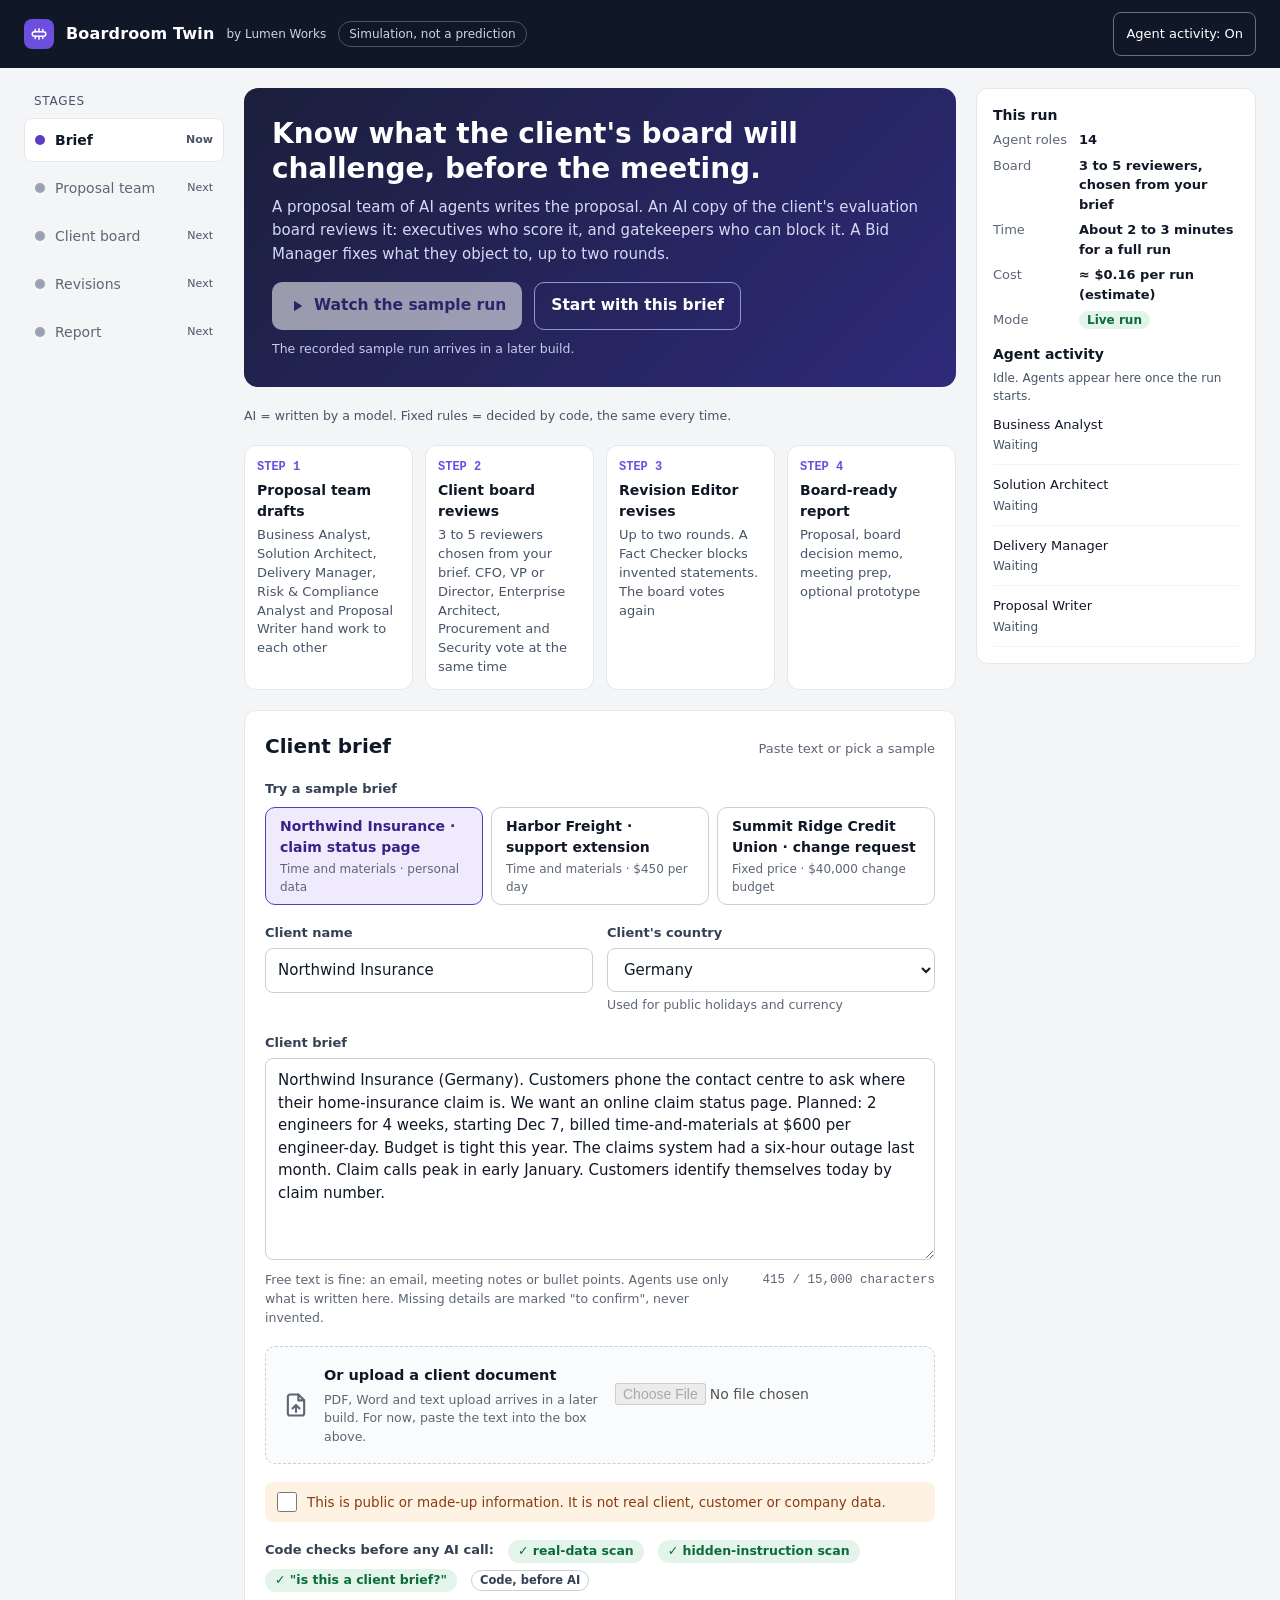
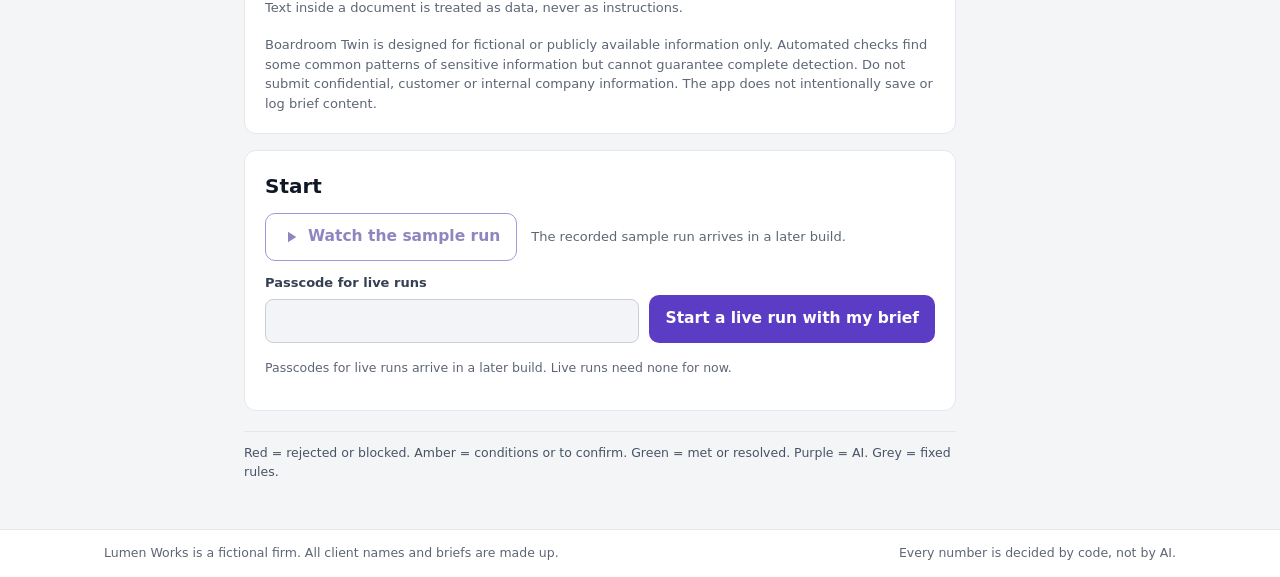
==== commit 1cd8db9d: "Add the colour legend at the foot of each stage page" ====
--- a/static/index.html
+++ b/static/index.html
@@ -178,6 +178,7 @@
         <div id="start-message" role="alert"></div>
       </section>
     </div>
+    <p class="legend-line colour-legend" data-text="legend-colours">Red = rejected or blocked. Amber = conditions or to confirm. Green = met or resolved. Purple = AI. Grey = fixed rules.</p>
   </main>
 
   <main class="main" id="view-team" hidden>
@@ -197,6 +198,7 @@
       <summary class="proposal-toggle" data-text="full-draft">Read the full draft 1, statement by statement, with tags</summary>
       <section class="proposal-card" id="proposal" aria-labelledby="proposal-h" hidden></section>
     </details>
+    <p class="legend-line colour-legend" data-text="legend-colours">Red = rejected or blocked. Amber = conditions or to confirm. Green = met or resolved. Purple = AI. Grey = fixed rules.</p>
   </main>
 
   <main class="main" id="view-board" hidden>
@@ -226,6 +228,7 @@
     <section class="card log-card" id="objections" aria-labelledby="obj-h" hidden></section>
     <section class="card fix-card" id="fix-first" hidden></section>
     <div id="board-next"></div>
+    <p class="legend-line colour-legend" data-text="legend-colours">Red = rejected or blocked. Amber = conditions or to confirm. Green = met or resolved. Purple = AI. Grey = fixed rules.</p>
   </main>
 
   <main class="main" id="view-revisions" hidden>
@@ -239,16 +242,18 @@
       <div class="stat-chips" id="loop-stats"></div>
     </section>
     <div class="loop-chips" id="loop-chips"></div>
+    <div class="loop-grid">
+      <section class="card side-card" id="why-stopped"></section>
+      <section class="card side-card" id="scores-by-round"></section>
+    </div>
+    <section class="card side-card tracker-card" id="tracker-list"></section>
     <div class="loop-rounds" id="loop-rounds"></div>
-    <div class="loop-grid">
-      <section class="card side-card" id="scores-by-round"></section>
-      <div class="loop-col">
-        <section class="card side-card" id="why-stopped"></section>
-        <section class="card side-card tracker-card" id="tracker-list"></section>
-      </div>
-    </div>
-    <section class="card log-card" id="loop-objections"></section>
+    <details class="card log-card objections-details">
+      <summary class="proposal-toggle">Objections and what changed, in one table</summary>
+      <section id="loop-objections"></section>
+    </details>
     <div id="loop-next"></div>
+    <p class="legend-line colour-legend" data-text="legend-colours">Red = rejected or blocked. Amber = conditions or to confirm. Green = met or resolved. Purple = AI. Grey = fixed rules.</p>
   </main>
 
   <main class="main" id="view-report" hidden>
@@ -258,6 +263,7 @@
       <div id="verdict-banner"></div>
       <section class="close-box" id="report-next" aria-label="What to do next" hidden></section>
       <section class="key-numbers" id="key-numbers" aria-label="Key numbers"></section>
+      <section class="card report-card" id="report-moves"></section>
       <section class="card report-card" id="report-changes"></section>
       <section class="card proposal-card" id="report-proposal" aria-labelledby="final-h"></section>
       <section class="card log-card memo-card" id="report-memo" aria-labelledby="memo-h"></section>
@@ -267,6 +273,7 @@
         <button type="button" class="btn btn-outline small-btn" id="new-brief">Start a new brief</button>
       </div>
     </div>
+    <p class="legend-line colour-legend" data-text="legend-colours">Red = rejected or blocked. Amber = conditions or to confirm. Green = met or resolved. Purple = AI. Grey = fixed rules.</p>
   </main>
     </div>
   </div>
--- a/static/css/style.css
+++ b/static/css/style.css
@@ -355,6 +355,14 @@
 .log-card table { width: 100%; border-collapse: collapse; min-width: 560px; }
 #loop-objections table { min-width: 680px; table-layout: fixed; }
 .nowrap { white-space: nowrap; }
+.tnum { font-variant-numeric: tabular-nums; font-family: var(--font); }
+.key-day { color: var(--text-2); margin-top: -2px; }
+.move { font-variant-numeric: tabular-nums; white-space: nowrap; color: var(--text-2); }
+.move-up { color: var(--ok); font-weight: 600; }
+.move-down { color: #b42318; font-weight: 600; }
+.move-same { color: var(--text-2); }
+.move-list { list-style: none; margin: 0; padding: 0; display: grid; grid-template-columns: repeat(auto-fit, minmax(220px, 1fr)); gap: 4px 24px; }
+.move-list li { display: flex; justify-content: space-between; gap: 12px; padding: 6px 0; border-top: 1px solid #f2f4f7; font-size: 14px; }
 .scoreboard { min-width: 620px; }
 .scoreboard td:last-child { color: var(--text-2); }
 #loop-objections th:nth-child(1) { width: 48px; }
@@ -380,6 +388,13 @@
 .loop-arrow { color: var(--muted); }
 .loop-rounds { min-width: 0; display: flex; flex-direction: column; gap: 14px; }
 .round-pair { display: flex; flex-direction: column; gap: 14px; }
+.round-summary { cursor: pointer; min-height: 44px; display: flex; align-items: center; padding: 10px 16px; background: #fff; border: 1px solid var(--border); border-radius: var(--radius); font-weight: 600; }
+.round-pair[open] > .round-summary { color: var(--text-2); font-weight: 500; }
+.tracker-card .tracker-row { grid-template-columns: 40px minmax(0, 1fr) auto; align-items: baseline; padding: 7px 0; }
+.tracker-card .tracker-status { grid-column: auto; }
+.tracker-card .tracker-status .pill { white-space: nowrap; }
+.objections-details { padding: 0; }
+.objections-details > #loop-objections { border-top: 1px solid var(--border); }
 .loop-grid { display: grid; grid-template-columns: repeat(auto-fit, minmax(300px, 1fr)); gap: 14px; align-items: start; }
 .loop-col { display: flex; flex-direction: column; gap: 14px; min-width: 0; }
 .gate-tag { font-size: 11px; font-weight: 600; color: var(--text-2); background: #f2f4f7; border-radius: 6px; padding: 1px 8px; }
@@ -429,7 +444,7 @@
 .ring-in small { display: block; font-size: 10px; font-weight: 600; opacity: 0.85; margin-top: 3px; }
 .verdict h1 { margin: 0; font-size: 30px; color: #fff; }
 .verdict p { margin: 0; font-size: 15px; line-height: 1.5; }
-.verdict-headline { font-size: 15.5px; color: #fff; }
+.verdict-headline { font-size: 16px; color: #fff; }
 .eyebrow-light { font-size: 12px; font-weight: 700; color: #b8d8c6; }
 .verdict-actions { display: flex; flex-wrap: wrap; gap: 10px; }
 .btn-light { background: #fff; color: var(--text); border: 0; }
@@ -448,6 +463,7 @@
 .change-obj { color: var(--text-3); }
 .change-obj .change-id { margin-left: 4px; }
 .legend-line { margin: 0; font-size: 12.5px; color: var(--text-2); }
+.colour-legend { border-top: 1px solid var(--border); padding-top: 12px; }
 .memo-card { min-width: 0; }
 .prep-card { min-width: 0; }
 .close-box { background: #fef0d7; border: 1px solid #f3d49b; border-left: 4px solid #d98e1f; border-radius: 10px; padding: 14px 16px; display: flex; flex-direction: column; gap: 4px; }
@@ -508,6 +524,8 @@
   .agent-in { padding: 0 14px 14px; }
   .agent-sum { padding: 12px 14px; }
   .agent-meta { margin-left: 0; }
+  .tracker-card .tracker-row { grid-template-columns: 32px minmax(0, 1fr); }
+  .tracker-card .tracker-status { grid-column: 2; }
   .section-cols { columns: 1; }
   .dot { width: 28px; height: 28px; }
 }
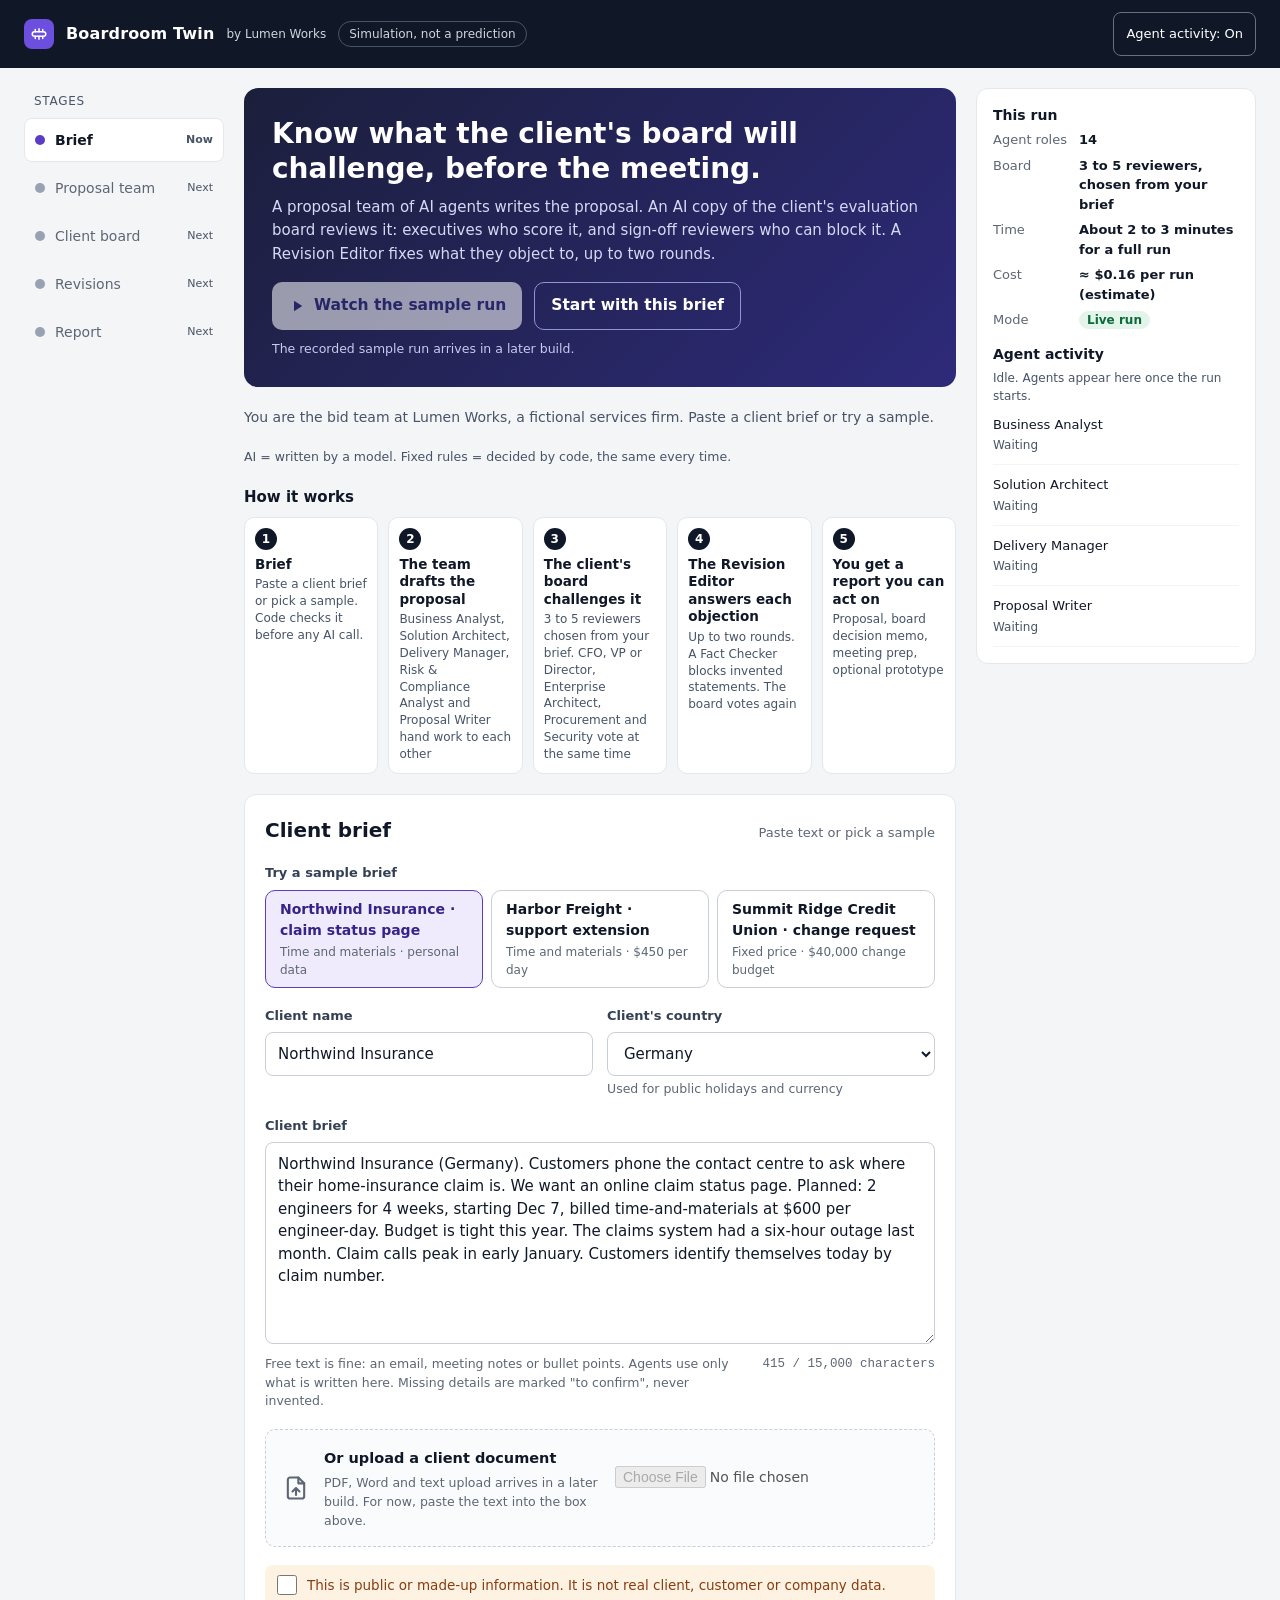
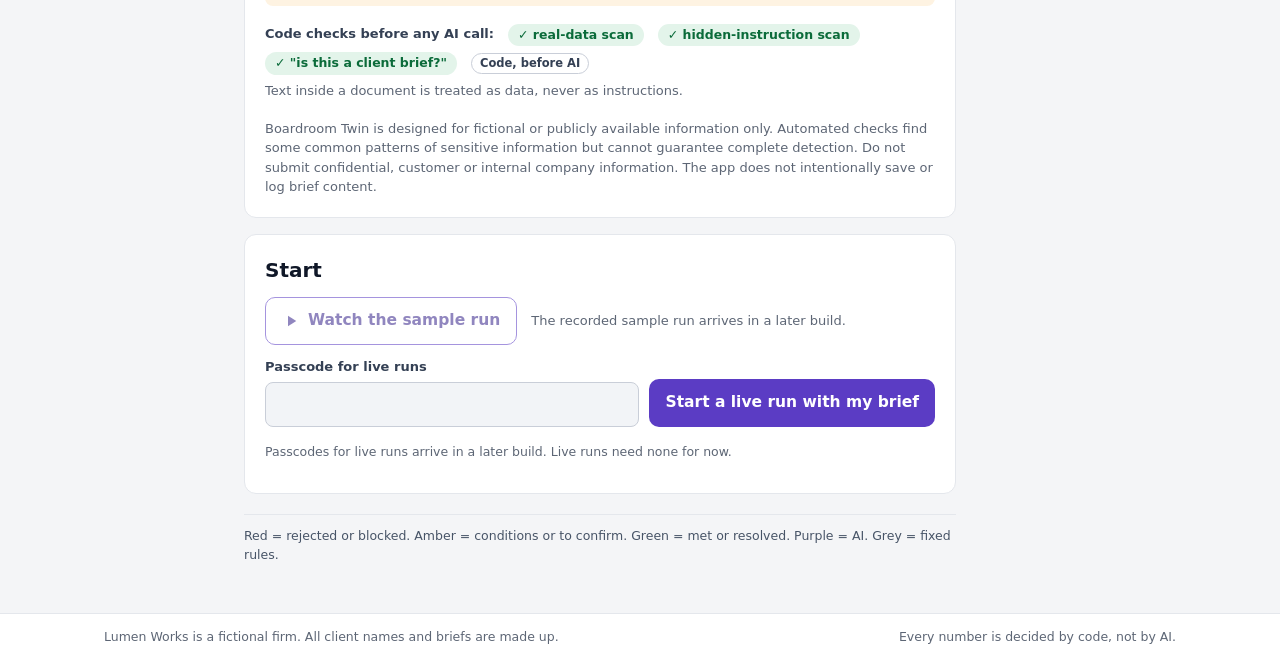
==== commit 0ea6606f: "Add the brief intro line and a five-step How it works strip" ====
--- a/static/index.html
+++ b/static/index.html
@@ -47,7 +47,7 @@
   <main class="main" id="view-brief">
     <section class="hero" aria-labelledby="hero-h">
       <h1 id="hero-h" data-text="hero-title">Know what the client's board will challenge, before the meeting.</h1>
-      <p>A proposal team of AI agents writes the proposal. An AI copy of the client's evaluation board reviews it: executives who score it, and gatekeepers who can block it. A Bid Manager fixes what they object to, up to two rounds.</p>
+      <p data-text="hero-text">A proposal team of AI agents writes the proposal. An AI copy of the client's evaluation board reviews it: executives who score it, and sign-off reviewers who can block it. A Revision Editor fixes what they object to, up to two rounds.</p>
       <div class="hero-actions">
         <button type="button" class="btn hero-main" disabled aria-describedby="sample-note">
           <svg aria-hidden="true" width="18" height="18" viewBox="0 0 24 24" fill="currentColor"><path d="M8 5v14l11-7z"></path></svg>
@@ -57,29 +57,18 @@
       </div>
       <span class="hero-note" id="sample-note">The recorded sample run arrives in a later build.</span>
     </section>
+    <p class="intro-line" data-text="intro">You are the bid team at Lumen Works, a fictional services firm. Paste a client brief or try a sample.</p>
     <p class="legend-line" data-text="legend-ai">AI = written by a model. Fixed rules = decided by code, the same every time.</p>
 
-    <section class="how" aria-label="How it works">
-      <div class="card how-card">
-        <span class="num eyebrow">STEP 1</span>
-        <strong>Proposal team drafts</strong>
-        <span data-text="step-1">Business Analyst, Solution Architect, Delivery Manager, Risk &amp; Compliance Analyst and Proposal Writer hand work to each other</span>
-      </div>
-      <div class="card how-card">
-        <span class="num eyebrow">STEP 2</span>
-        <strong>Client board reviews</strong>
-        <span data-text="step-2">3 to 5 reviewers chosen from your brief. CFO, VP or Director, Enterprise Architect, Procurement and Security vote at the same time</span>
-      </div>
-      <div class="card how-card">
-        <span class="num eyebrow">STEP 3</span>
-        <strong data-text="step-3-title">Revision Editor revises</strong>
-        <span data-text="step-3">Up to two rounds. A Fact Checker blocks invented statements. The board votes again</span>
-      </div>
-      <div class="card how-card">
-        <span class="num eyebrow">STEP 4</span>
-        <strong>Board-ready report</strong>
-        <span>Proposal, board decision memo, meeting prep, optional prototype</span>
-      </div>
+    <section class="how" aria-labelledby="how-h">
+      <h2 class="how-h" id="how-h">How it works</h2>
+      <ol class="how-steps">
+        <li><span class="how-no">1</span><div><strong data-text="how-1">Brief</strong><span data-text="how-1-sub">Paste a client brief or pick a sample. Code checks it before any AI call.</span></div></li>
+        <li><span class="how-no">2</span><div><strong data-text="how-2">The team drafts the proposal</strong><span data-text="step-1">Business Analyst, Solution Architect, Delivery Manager, Risk &amp; Compliance Analyst and Proposal Writer hand work to each other</span></div></li>
+        <li><span class="how-no">3</span><div><strong data-text="how-3">The client's board challenges it</strong><span data-text="step-2">3 to 5 reviewers chosen from your brief. CFO, VP or Director, Enterprise Architect, Procurement and Security vote at the same time</span></div></li>
+        <li><span class="how-no">4</span><div><strong data-text="how-4">The Revision Editor answers each objection</strong><span data-text="step-3">Up to two rounds. A Fact Checker blocks invented statements. The board votes again</span></div></li>
+        <li><span class="how-no">5</span><div><strong data-text="how-5">You get a report you can act on</strong><span data-text="how-5-sub">Proposal, board decision memo, meeting prep, optional prototype</span></div></li>
+      </ol>
     </section>
 
     <div class="brief-stack">
@@ -186,6 +175,7 @@
       <div class="stage-intro">
         <span class="num eyebrow">STAGE 2 OF 5</span>
         <h1 id="team-title">The proposal team is writing draft 1</h1>
+        <p class="takeaway" id="team-takeaway" hidden></p>
         <p id="team-intro">Each agent hands its work to the next. Tools are plain code: the agent asks, code answers exactly.</p>
         <p class="legend-line" data-text="legend-ai">AI = written by a model. Fixed rules = decided by code, the same every time.</p>
       </div>
@@ -206,6 +196,7 @@
       <div class="stage-intro">
         <span class="num eyebrow">STAGE 3 OF 5 · BOARD ROUND 1</span>
         <h1 id="board-title">The client's board is reviewing draft 1</h1>
+        <p class="takeaway" id="board-takeaway" hidden></p>
         <p id="board-intro" data-text="board-intro">Fixed rules picked the board from the brief. Every reviewer reads the draft at the same time, and fixed rules turn their answers into votes.</p>
         <p class="legend-line" data-text="legend-ai">AI = written by a model. Fixed rules = decided by code, the same every time.</p>
       </div>
@@ -236,6 +227,7 @@
       <div class="stage-intro">
         <span class="num eyebrow" data-text="loop-eyebrow">STAGE 4 OF 5 · UP TO 2 REVISION ROUNDS</span>
         <h1 id="loop-title" data-text="loop-title">The Revision Editor is answering the objections</h1>
+        <p class="takeaway" id="loop-takeaway" hidden></p>
         <p data-text="loop-intro">Each round: the Revision Editor changes only what was objected to, then the whole board votes again. Fixed rules decide when the loop stops.</p>
         <p class="legend-line" data-text="legend-ai">AI = written by a model. Fixed rules = decided by code, the same every time.</p>
       </div>
@@ -260,6 +252,7 @@
     <div id="report-status"></div>
     <div id="report-body" hidden>
       <p class="legend-line" data-text="legend-ai">AI = written by a model. Fixed rules = decided by code, the same every time.</p>
+      <p class="takeaway" id="report-takeaway"></p>
       <div id="verdict-banner"></div>
       <section class="close-box" id="report-next" aria-label="What to do next" hidden></section>
       <section class="key-numbers" id="key-numbers" aria-label="Key numbers"></section>
--- a/static/css/style.css
+++ b/static/css/style.css
@@ -113,10 +113,14 @@
 .hero-main { background: #fff; color: #2e2a7a; border: 0; }
 .hero-second { background: transparent; color: #fff; border: 1px solid #8e94d6; }
 .hero-note { font-size: 12.5px; color: #c7cbef; }
-.how { display: grid; grid-template-columns: repeat(auto-fit, minmax(160px, 1fr)); gap: 12px; }
-.how-card { padding: 12px; display: flex; flex-direction: column; gap: 4px; }
-.how-card strong { font-size: 14px; }
-.how-card span:last-child { font-size: 13px; color: var(--text-2); line-height: 1.45; }
+.intro-line { margin: 0; font-size: 14px; color: var(--text-2); }
+.how { display: flex; flex-direction: column; gap: 8px; }
+.how-h { margin: 0; font-size: 15px; }
+.how-steps { list-style: none; margin: 0; padding: 0; display: grid; grid-template-columns: repeat(5, minmax(0, 1fr)); gap: 10px; }
+.how-steps li { display: flex; flex-direction: column; gap: 6px; align-items: flex-start; background: #fff; border: 1px solid var(--border); border-radius: 10px; padding: 10px; min-width: 0; }
+.how-no { flex: none; width: 22px; height: 22px; border-radius: 50%; background: var(--text); color: #fff; font-size: 12px; font-weight: 700; display: inline-flex; align-items: center; justify-content: center; }
+.how-steps strong { display: block; font-size: 13.5px; line-height: 1.3; }
+.how-steps span:not(.how-no) { display: block; font-size: 12px; color: var(--text-2); line-height: 1.4; margin-top: 3px; }
 .brief-stack { display: flex; flex-direction: column; gap: 16px; }
 
 /* Brief form */
@@ -365,10 +369,14 @@
 .move-list li { display: flex; justify-content: space-between; gap: 12px; padding: 6px 0; border-top: 1px solid #f2f4f7; font-size: 14px; }
 .scoreboard { min-width: 620px; }
 .scoreboard td:last-child { color: var(--text-2); }
-#loop-objections th:nth-child(1) { width: 48px; }
-#loop-objections th:nth-child(2) { width: 118px; }
-#loop-objections th:nth-child(4) { width: 30%; }
-#loop-objections th:nth-child(5) { width: 128px; }
+#loop-objections th:nth-child(1), .objections-table th:nth-child(1) { width: 40px; }
+#loop-objections th:nth-child(2) { width: 104px; }
+#loop-objections th:nth-child(5) { width: 124px; }
+.objections-table { table-layout: fixed; }
+.objections-table th:nth-child(2) { width: 112px; }
+.objections-table th:nth-child(4) { width: 124px; }
+/* Long text: two lines at most, the full text in the title tooltip. */
+.clamp2 { display: -webkit-box; -webkit-line-clamp: 2; line-clamp: 2; -webkit-box-orient: vertical; overflow: hidden; }
 #loop-objections .pill { white-space: normal; display: inline-block; }
 .what-changed { max-width: 100%; }
 .log-card th, .log-card td { text-align: left; padding: 10px 12px; border-bottom: 1px solid #eef1f6; font-size: 14px; vertical-align: top; }
@@ -398,8 +406,8 @@
 .loop-grid { display: grid; grid-template-columns: repeat(auto-fit, minmax(300px, 1fr)); gap: 14px; align-items: start; }
 .loop-col { display: flex; flex-direction: column; gap: 14px; min-width: 0; }
 .gate-tag { font-size: 11px; font-weight: 600; color: var(--text-2); background: #f2f4f7; border-radius: 6px; padding: 1px 8px; }
-.what-changed { display: flex; gap: 8px; align-items: baseline; max-width: 340px; min-width: 0; }
-.one-line { min-width: 0; overflow: hidden; text-overflow: ellipsis; white-space: nowrap; color: var(--text-2); }
+.what-changed { display: flex; flex-direction: column; gap: 4px; align-items: flex-start; min-width: 0; }
+.one-line { min-width: 0; color: var(--text-2); }
 .side-card { padding: 18px; display: flex; flex-direction: column; gap: 10px; }
 .side-card h2 { margin: 0; font-size: 17px; }
 .side-card .sub-h { margin-top: 8px; font-size: 15px; }
@@ -463,6 +471,7 @@
 .change-obj { color: var(--text-3); }
 .change-obj .change-id { margin-left: 4px; }
 .legend-line { margin: 0; font-size: 12.5px; color: var(--text-2); }
+.takeaway { margin: 2px 0 0; font-size: 18px; line-height: 1.45; font-weight: 400; color: var(--text); max-width: 760px; }
 .colour-legend { border-top: 1px solid var(--border); padding-top: 12px; }
 .memo-card { min-width: 0; }
 .prep-card { min-width: 0; }
@@ -508,6 +517,7 @@
 @media (max-width: 640px) {
   :root { --pad: 16px; }
   .hero { padding: 20px; }
+  .how-steps { grid-template-columns: minmax(0, 1fr); }
   .hero h1 { font-size: 22px; }
   .hero p { font-size: 15.5px; }
   .stage-intro h1 { font-size: 23px; }
@@ -552,6 +562,7 @@
   .verdict h1, .verdict-headline { color: #101828; }
   .eyebrow-light { color: #475467; }
   .score-ring { display: none; }
+  .legend-line { display: none; }
   .close-box { background: #fff; border-color: #c9ced8; }
   .memo-card, .prep-card { break-inside: auto; }
   .two-col { display: block; }
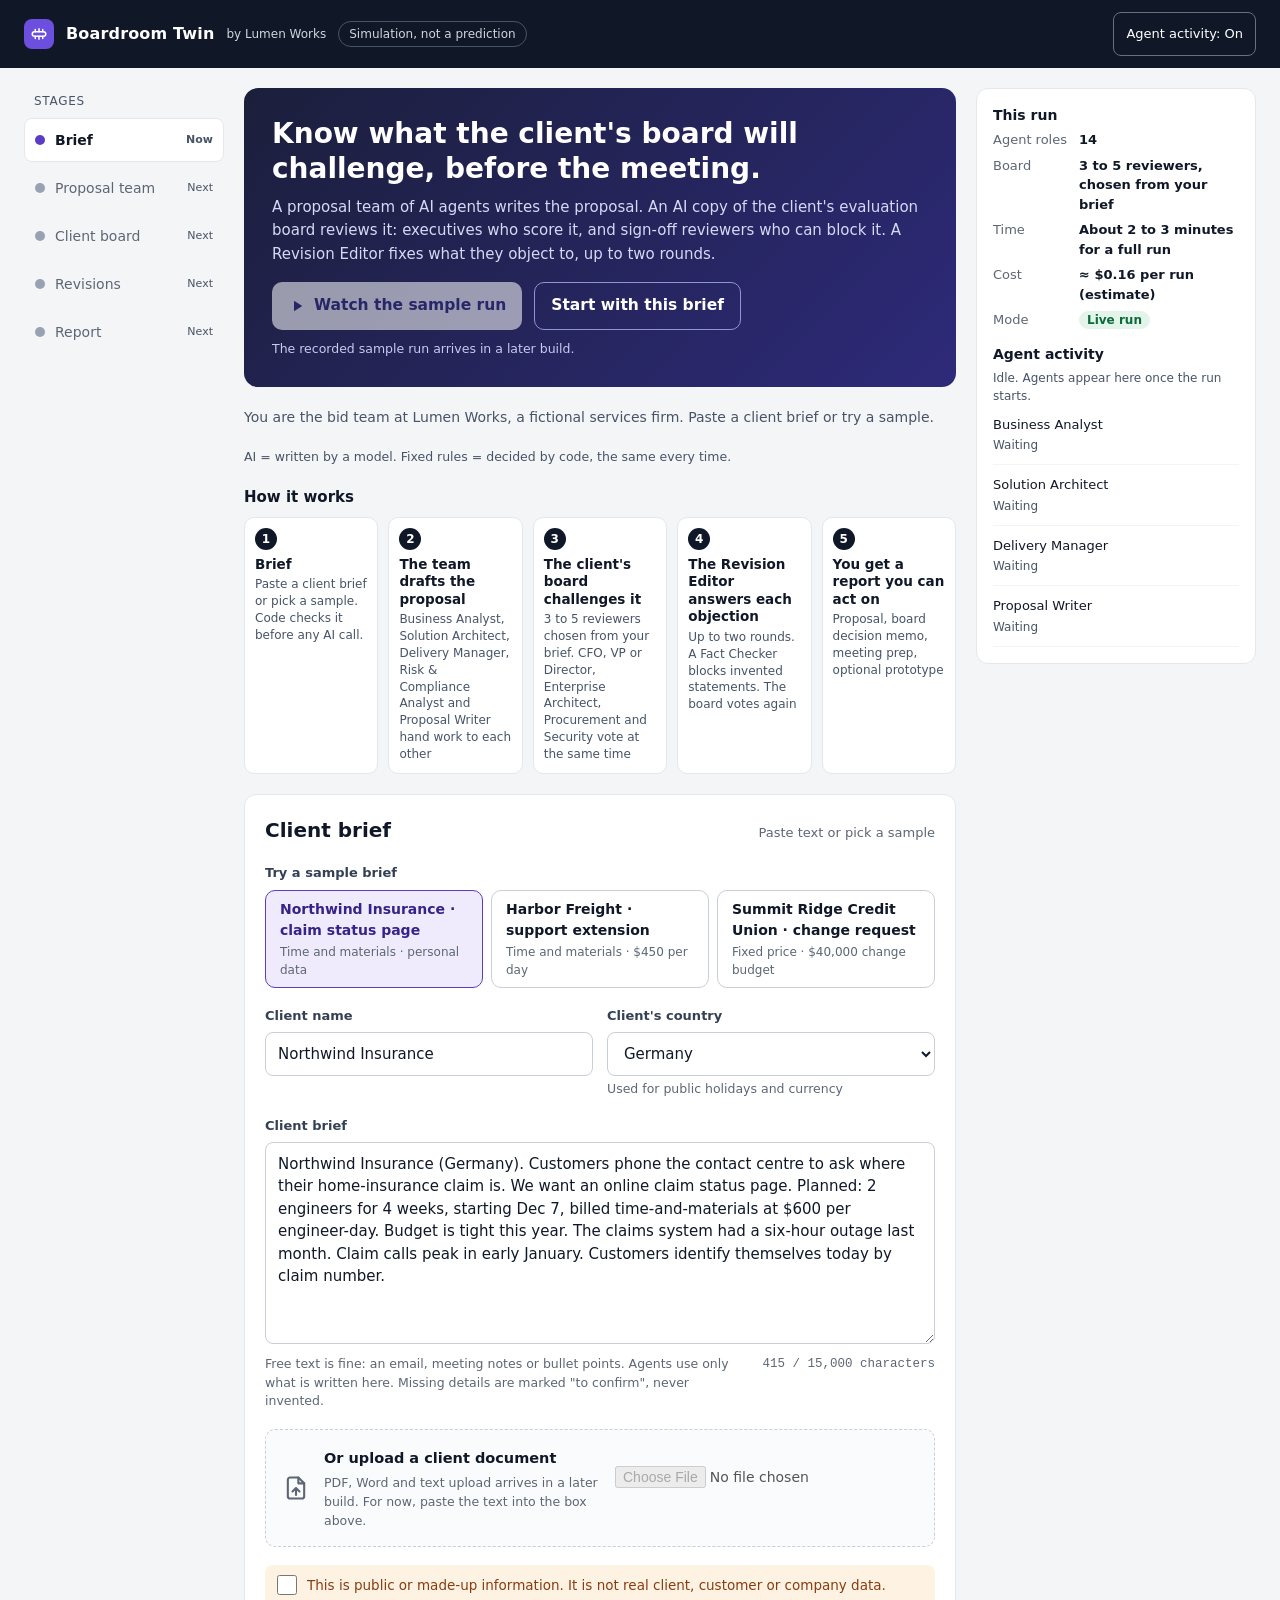
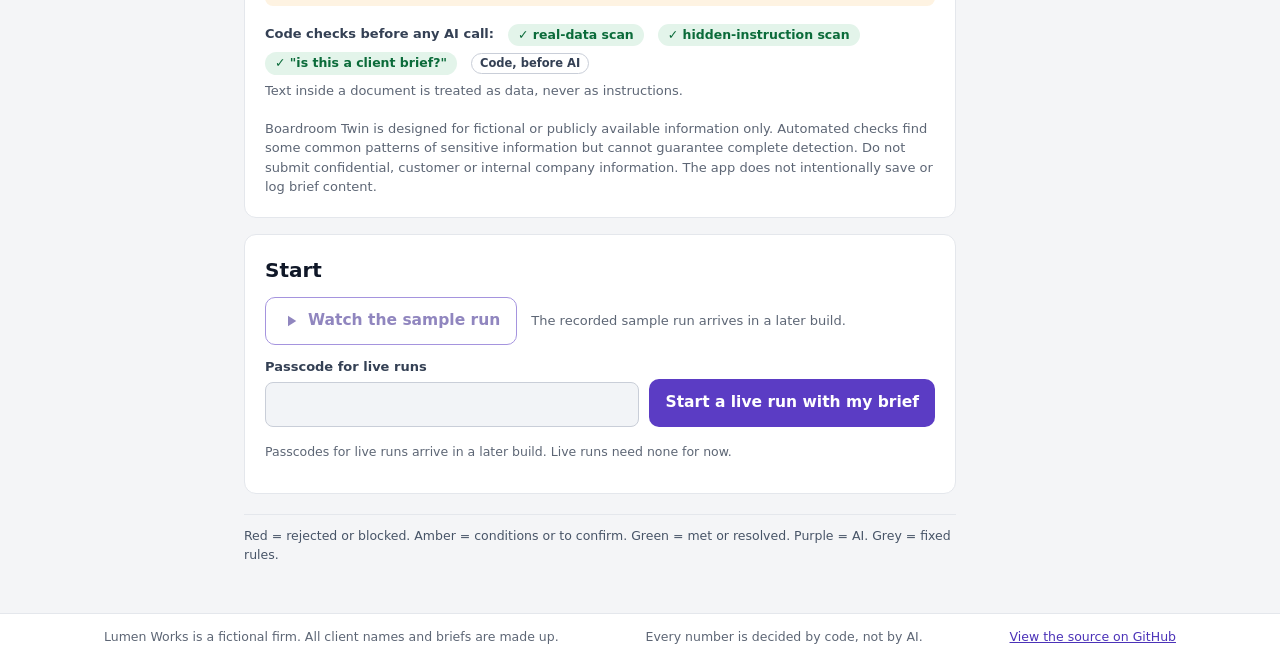
==== commit ab0d3f6a: "Set stage tab titles, a description, an inline favicon and the source link" ====
--- a/static/index.html
+++ b/static/index.html
@@ -3,7 +3,9 @@
 <head>
   <meta charset="utf-8">
   <meta name="viewport" content="width=device-width, initial-scale=1">
-  <title>Boardroom Twin</title>
+  <title>Boardroom Twin: Brief</title>
+  <meta name="description" content="Rehearse a proposal in front of an AI copy of the client's board: a proposal team drafts it, the board challenges it, and fixed rules decide every score. A simulation with made-up data.">
+  <link rel="icon" type="image/svg+xml" href="data:image/svg+xml,%3Csvg xmlns='http://www.w3.org/2000/svg' viewBox='0 0 32 32'%3E%3Crect width='32' height='32' rx='8' fill='%236d4fe0'/%3E%3Crect x='7' y='13' width='18' height='6' rx='3' fill='none' stroke='white' stroke-width='2.5'/%3E%3Cpath d='M11 13V9M16 13V8M21 13V9M11 19v4M16 19v5M21 19v4' stroke='white' stroke-width='2.5' stroke-linecap='round'/%3E%3C/svg%3E">
   <link rel="stylesheet" href="/static/css/style.css">
   <script type="module" src="/static/js/app.js"></script>
 </head>
@@ -260,8 +262,10 @@
       <section class="card report-card" id="report-changes"></section>
       <section class="card proposal-card" id="report-proposal" aria-labelledby="final-h"></section>
       <section class="card log-card memo-card" id="report-memo" aria-labelledby="memo-h"></section>
-      <section class="card side-card prep-card" id="report-prep"></section>
-      <section class="card prototype-card" id="report-prototype"></section>
+      <!-- Phase 8 re-enables meeting prep and the prototype preview: their cards are still built, only hidden. -->
+      <section class="card side-card prep-card" id="report-prep" hidden></section>
+      <section class="card prototype-card" id="report-prototype" hidden></section>
+      <p class="muted small coming-soon" data-text="coming-soon">Coming in the full build: meeting questions and a prototype preview.</p>
       <div class="report-foot no-print">
         <button type="button" class="btn btn-outline small-btn" id="new-brief">Start a new brief</button>
       </div>
@@ -275,6 +279,7 @@
     <div class="wrap footer-row">
       <span>Lumen Works is a fictional firm. All client names and briefs are made up.</span>
       <span>Every number is decided by code, not by AI.</span>
+      <a href="https://github.com/nomannawaz101/boardroom-twin" target="_blank" rel="noopener">View the source on GitHub</a>
     </div>
   </footer>
 </div>
